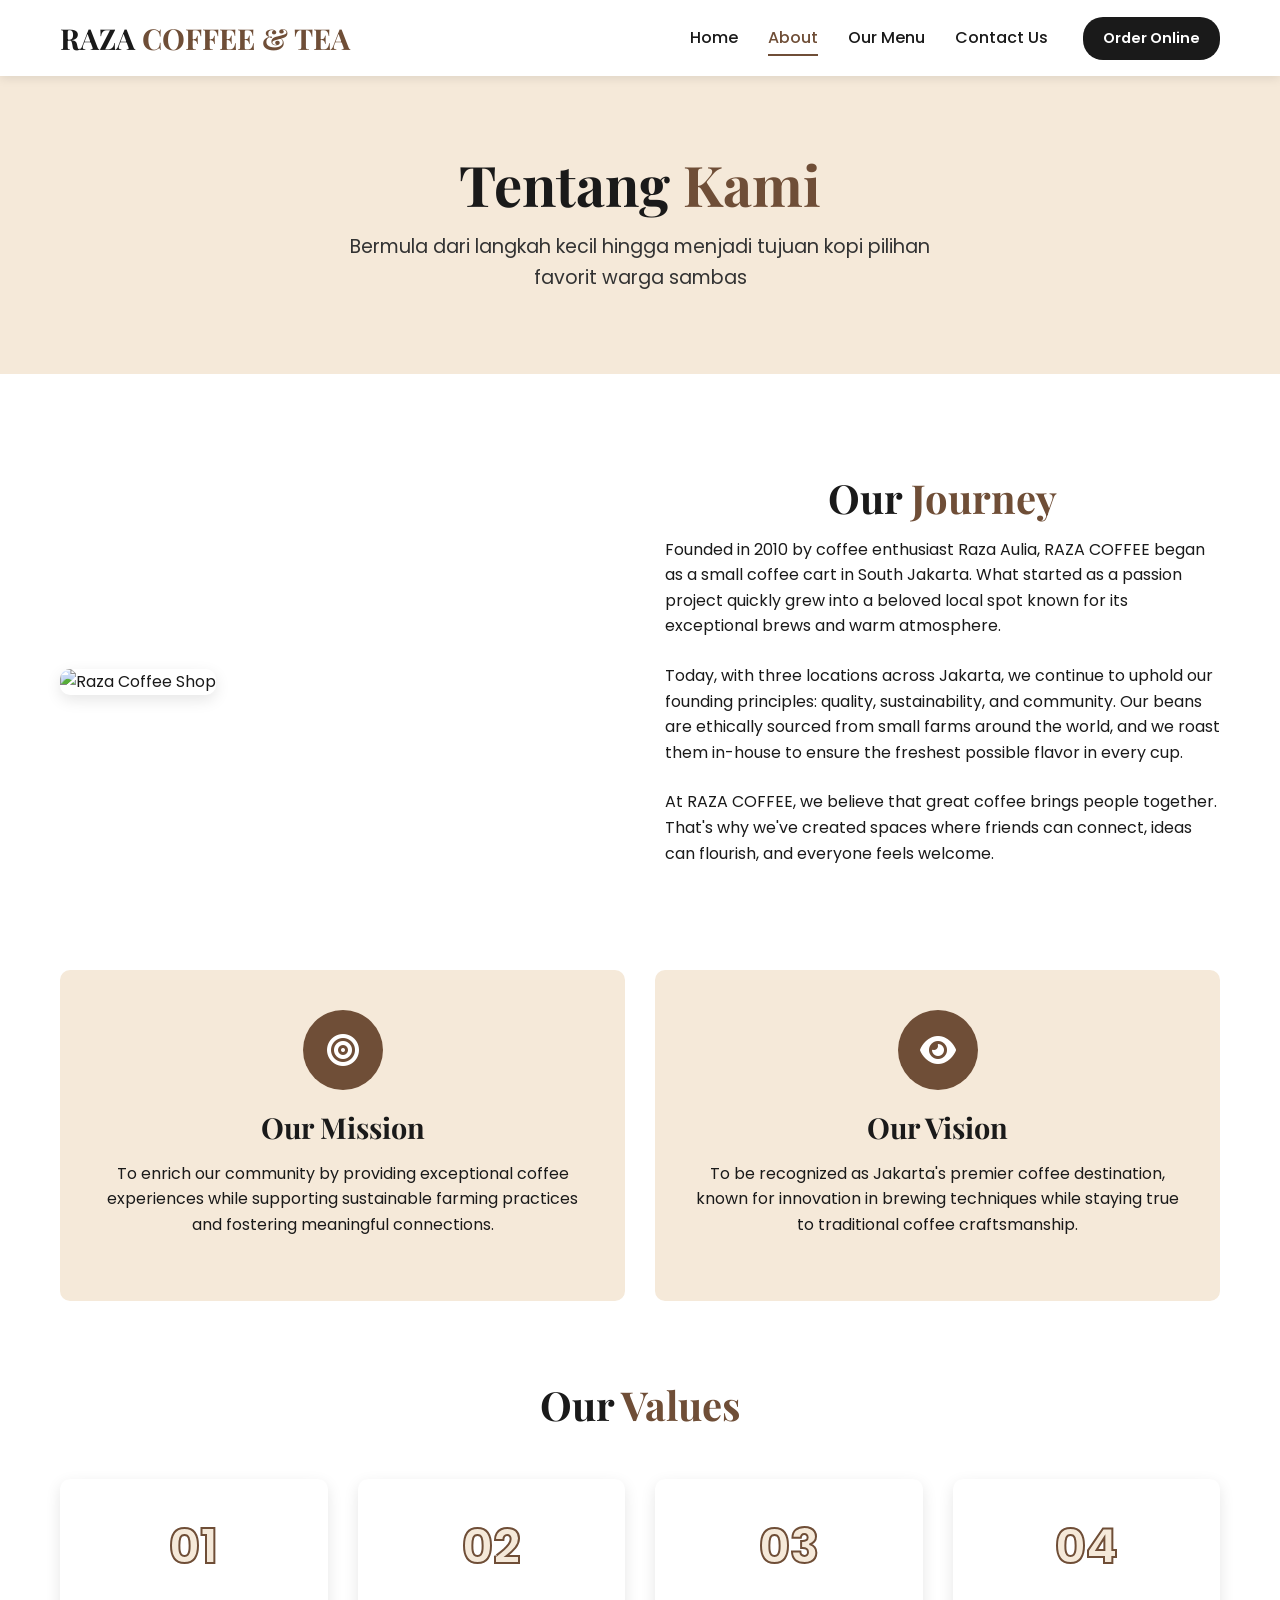
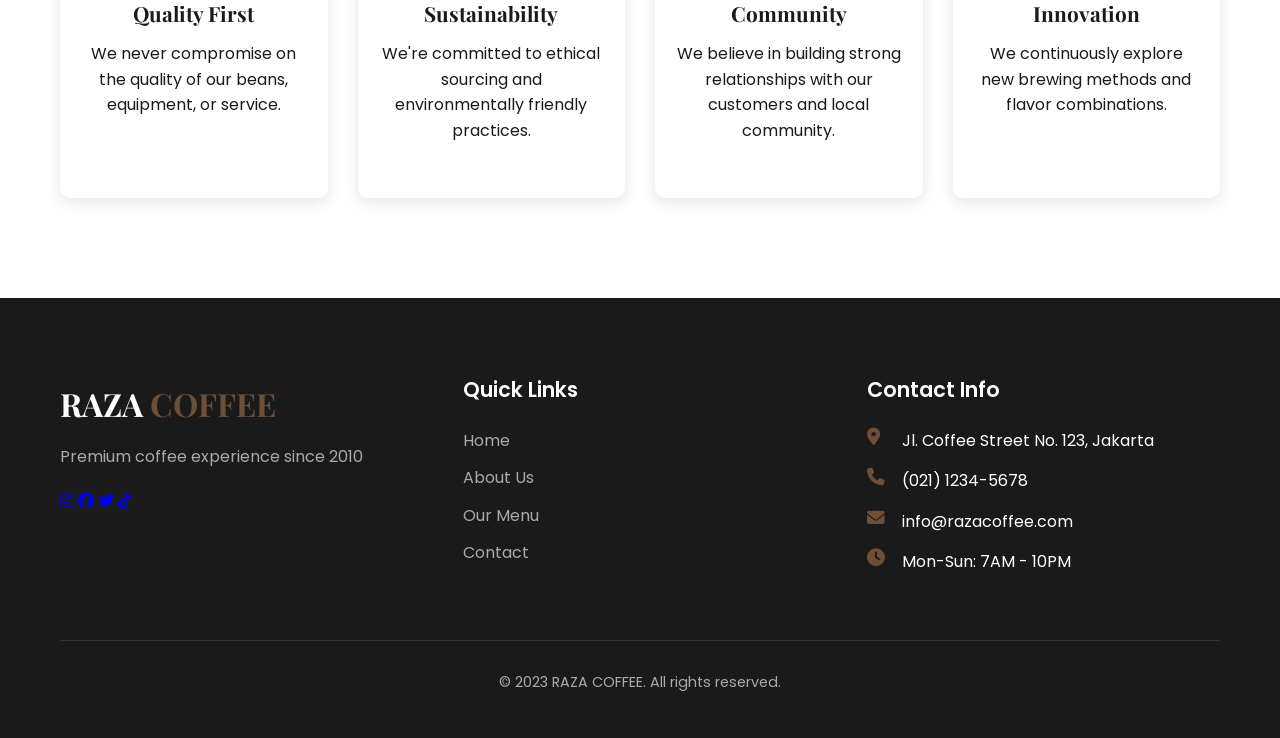
==== about.html @ a3de09f7 "Add files via upload" ====
<!DOCTYPE html>
<html lang="id">
<head>
    <meta charset="UTF-8">
    <meta name="viewport" content="width=device-width, initial-scale=1.0">
    <title>RAZA COFFEE - About Us</title>
    <link rel="stylesheet" href="style.css">
    <link rel="stylesheet" href="https://cdnjs.cloudflare.com/ajax/libs/font-awesome/6.4.0/css/all.min.css">
    <link href="https://fonts.googleapis.com/css2?family=Poppins:wght@300;400;500;600;700&family=Playfair+Display:wght@700&display=swap" rel="stylesheet">
</head>
<body>
    <!-- Navigation -->
    <nav class="navbar">
        <div class="container">
            <a href="index.html" class="logo">
                <span class="logo-text">RAZA <span class="logo-highlight">COFFEE & TEA</span></span>
            </a>
            
            <div class="nav-menu">
                <a href="index.html" class="nav-link">Home</a>
                <a href="about.html" class="nav-link active">About</a>
                <a href="menu.html" class="nav-link">Our Menu</a>
                <a href="contact.html" class="nav-link">Contact Us</a>
                <a href="#" class="btn-order">Order Online</a>
            </div>
            
            <button class="hamburger" id="hamburger">
                <span class="hamburger-line"></span>
                <span class="hamburger-line"></span>
                <span class="hamburger-line"></span>
            </button>
        </div>
        
        <!-- Mobile Menu -->
        <div class="mobile-menu" id="mobileMenu">
            <a href="index.html" class="mobile-nav-link">Home</a>
            <a href="about.html" class="mobile-nav-link active">About</a>
            <a href="menu.html" class="mobile-nav-link">Our Menu</a>
            <a href="contact.html" class="mobile-nav-link">Contact Us</a>
        </div>
    </nav>

    <!-- About Hero -->
    <section class="page-hero">
        <div class="container">
            <h1 class="page-title fade-in">Tentang <span class="highlight">Kami</span></h1>
            <p class="page-subtitle">Bermula dari langkah kecil hingga menjadi tujuan kopi pilihan favorit warga sambas</p>
        </div>
    </section>

    <!-- About Content -->
    <section class="about-content">
        <div class="container">
            <div class="about-grid">
                <div class="about-image slide-in-left">
                    <img src="https://images.unsplash.com/photo-1442512595331-e89e73853f31?ixlib=rb-4.0.3&auto=format&fit=crop&w=800&q=80" alt="Raza Coffee Shop">
                </div>
                
                <div class="about-text fade-in">
                    <h2 class="section-title">Our <span class="highlight">Journey</span></h2>
                    <p>Founded in 2010 by coffee enthusiast Raza Aulia, RAZA COFFEE began as a small coffee cart in South Jakarta. What started as a passion project quickly grew into a beloved local spot known for its exceptional brews and warm atmosphere.</p>
                    <p>Today, with three locations across Jakarta, we continue to uphold our founding principles: quality, sustainability, and community. Our beans are ethically sourced from small farms around the world, and we roast them in-house to ensure the freshest possible flavor in every cup.</p>
                    <p>At RAZA COFFEE, we believe that great coffee brings people together. That's why we've created spaces where friends can connect, ideas can flourish, and everyone feels welcome.</p>
                </div>
            </div>
            
            <div class="mission-vision">
                <div class="mission-card">
                    <div class="mission-icon">
                        <i class="fas fa-bullseye"></i>
                    </div>
                    <h3>Our Mission</h3>
                    <p>To enrich our community by providing exceptional coffee experiences while supporting sustainable farming practices and fostering meaningful connections.</p>
                </div>
                
                <div class="vision-card">
                    <div class="vision-icon">
                        <i class="fas fa-eye"></i>
                    </div>
                    <h3>Our Vision</h3>
                    <p>To be recognized as Jakarta's premier coffee destination, known for innovation in brewing techniques while staying true to traditional coffee craftsmanship.</p>
                </div>
            </div>
            
            <div class="values">
                <h2 class="section-title">Our <span class="highlight">Values</span></h2>
                
                <div class="values-grid">
                    <div class="value-item">
                        <div class="value-number">01</div>
                        <h3>Quality First</h3>
                        <p>We never compromise on the quality of our beans, equipment, or service.</p>
                    </div>
                    
                    <div class="value-item">
                        <div class="value-number">02</div>
                        <h3>Sustainability</h3>
                        <p>We're committed to ethical sourcing and environmentally friendly practices.</p>
                    </div>
                    
                    <div class="value-item">
                        <div class="value-number">03</div>
                        <h3>Community</h3>
                        <p>We believe in building strong relationships with our customers and local community.</p>
                    </div>
                    
                    <div class="value-item">
                        <div class="value-number">04</div>
                        <h3>Innovation</h3>
                        <p>We continuously explore new brewing methods and flavor combinations.</p>
                    </div>
                </div>
            </div>
        </div>
    </section>

    <!-- Footer -->
    <footer class="footer">
        <div class="container">
            <div class="footer-content">
                <div class="footer-logo">
                    <span class="logo-text">RAZA <span class="logo-highlight">COFFEE</span></span>
                    <p>Premium coffee experience since 2010</p>
                    <div class="social-icons">
                        <a href="#"><i class="fab fa-instagram"></i></a>
                        <a href="#"><i class="fab fa-facebook"></i></a>
                        <a href="#"><i class="fab fa-twitter"></i></a>
                        <a href="#"><i class="fab fa-tiktok"></i></a>
                    </div>
                </div>
                
                <div class="footer-links">
                    <h3>Quick Links</h3>
                    <ul>
                        <li><a href="index.html">Home</a></li>
                        <li><a href="about.html">About Us</a></li>
                        <li><a href="menu.html">Our Menu</a></li>
                        <li><a href="contact.html">Contact</a></li>
                    </ul>
                </div>
                
                <div class="footer-contact">
                    <h3>Contact Info</h3>
                    <ul>
                        <li><i class="fas fa-map-marker-alt"></i> Jl. Coffee Street No. 123, Jakarta</li>
                        <li><i class="fas fa-phone"></i> (021) 1234-5678</li>
                        <li><i class="fas fa-envelope"></i> info@razacoffee.com</li>
                        <li><i class="fas fa-clock"></i> Mon-Sun: 7AM - 10PM</li>
                    </ul>
                </div>
            </div>
            
            <div class="footer-bottom">
                <p>&copy; 2023 RAZA COFFEE. All rights reserved.</p>
            </div>
        </div>
    </footer>

    <script src="script.js"></script>
</body>
</html>
---- style.css ----
/* Reset & Base Styles */
* {
    margin: 0;
    padding: 0;
    box-sizing: border-box;
}

:root {
    --primary-brown: #6F4E37;
    --dark-brown: #4A3526;
    --light-brown: #A68A64;
    --cream: #F5E9D9;
    --black: #1A1A1A;
    --white: #FFFFFF;
    --gray: #F5F5F5;
    --dark-gray: #333333;
    --shadow: 0 5px 15px rgba(0, 0, 0, 0.1);
    --transition: all 0.3s ease;
}

html {
    scroll-behavior: smooth;
}

body {
    font-family: 'Poppins', sans-serif;
    line-height: 1.6;
    color: var(--black);
    background-color: var(--white);
    overflow-x: hidden;
}

.container {
    width: 100%;
    max-width: 1200px;
    margin: 0 auto;
    padding: 0 20px;
}

/* Typography */
h1, h2, h3, h4 {
    font-family: 'Playfair Display', serif;
    font-weight: 700;
    line-height: 1.2;
    margin-bottom: 1rem;
}

h1 {
    font-size: 3.5rem;
}

h2 {
    font-size: 2.5rem;
}

h3 {
    font-size: 1.8rem;
}

p {
    margin-bottom: 1.5rem;
}

.highlight {
    color: var(--primary-brown);
}

/* Animations */
@keyframes fadeIn {
    from { opacity: 0; }
    to { opacity: 1; }
}

@keyframes slideInLeft {
    from { 
        opacity: 0;
        transform: translateX(-50px);
    }
    to { 
        opacity: 1;
        transform: translateX(0);
    }
}

@keyframes slideInRight {
    from { 
        opacity: 0;
        transform: translateX(50px);
    }
    to { 
        opacity: 1;
        transform: translateX(0);
    }
}

@keyframes slideInUp {
    from { 
        opacity: 0;
        transform: translateY(30px);
    }
    to { 
        opacity: 1;
        transform: translateY(0);
    }
}

@keyframes pulse {
    0% { transform: scale(1); }
    50% { transform: scale(1.05); }
    100% { transform: scale(1); }
}

.fade-in {
    animation: fadeIn 1s ease forwards;
}

.slide-in-left {
    animation: slideInLeft 1s ease forwards;
}

.slide-in-right {
    animation: slideInRight 1s ease forwards;
}

.slide-in-up {
    animation: slideInUp 0.8s ease forwards;
}

/* Buttons */
.btn-primary, .btn-secondary, .btn-order {
    display: inline-block;
    padding: 12px 30px;
    border-radius: 30px;
    font-weight: 600;
    text-decoration: none;
    transition: var(--transition);
    cursor: pointer;
    border: none;
    font-size: 1rem;
    text-align: center;
}

.btn-primary {
    background-color: var(--primary-brown);
    color: var(--white);
    box-shadow: var(--shadow);
}

.btn-primary:hover {
    background-color: var(--dark-brown);
    transform: translateY(-3px);
    box-shadow: 0 10px 20px rgba(111, 78, 55, 0.3);
}

.btn-secondary {
    background-color: transparent;
    color: var(--primary-brown);
    border: 2px solid var(--primary-brown);
}

.btn-secondary:hover {
    background-color: var(--primary-brown);
    color: var(--white);
    transform: translateY(-3px);
}

.btn-order {
    background-color: var(--black);
    color: var(--white);
    padding: 10px 20px;
    border-radius: 20px;
    font-size: 0.9rem;
    margin-left: 20px;
}

.btn-order:hover {
    background-color: var(--primary-brown);
    transform: translateY(-2px);
}

.text-center {
    text-align: center;
}

/* Navigation */
.navbar {
    background-color: var(--white);
    box-shadow: 0 2px 10px rgba(0, 0, 0, 0.1);
    position: fixed;
    top: 0;
    left: 0;
    width: 100%;
    z-index: 1000;
    padding: 15px 0;
}

.navbar .container {
    display: flex;
    justify-content: space-between;
    align-items: center;
}

.logo {
    text-decoration: none;
}

.logo-text {
    font-family: 'Playfair Display', serif;
    font-size: 1.8rem;
    font-weight: 700;
    color: var(--black);
}

.logo-highlight {
    color: var(--primary-brown);
}

.nav-menu {
    display: flex;
    align-items: center;
}

.nav-link {
    text-decoration: none;
    color: var(--black);
    margin: 0 15px;
    font-weight: 500;
    transition: var(--transition);
    position: relative;
}

.nav-link:hover, .nav-link.active {
    color: var(--primary-brown);
}

.nav-link.active::after {
    content: '';
    position: absolute;
    bottom: -5px;
    left: 0;
    width: 100%;
    height: 2px;
    background-color: var(--primary-brown);
}

/* Hamburger Menu */
.hamburger {
    display: none;
    flex-direction: column;
    justify-content: space-between;
    width: 30px;
    height: 21px;
    background: transparent;
    border: none;
    cursor: pointer;
    padding: 0;
    z-index: 1001;
}

.hamburger-line {
    width: 100%;
    height: 3px;
    background-color: var(--black);
    transition: var(--transition);
    border-radius: 3px;
}

.hamburger.active .hamburger-line:nth-child(1) {
    transform: rotate(45deg) translate(6px, 6px);
}

.hamburger.active .hamburger-line:nth-child(2) {
    opacity: 0;
}

.hamburger.active .hamburger-line:nth-child(3) {
    transform: rotate(-45deg) translate(6px, -6px);
}

.mobile-menu {
    display: none;
    position: absolute;
    top: 100%;
    left: 0;
    width: 100%;
    background-color: var(--white);
    box-shadow: 0 10px 15px rgba(0, 0, 0, 0.1);
    padding: 20px;
    flex-direction: column;
    transform: translateY(-20px);
    opacity: 0;
    transition: var(--transition);
}

.mobile-menu.active {
    display: flex;
    transform: translateY(0);
    opacity: 1;
}

.mobile-nav-link {
    text-decoration: none;
    color: var(--black);
    padding: 15px 0;
    font-weight: 500;
    border-bottom: 1px solid var(--gray);
    transition: var(--transition);
}

.mobile-nav-link:hover, .mobile-nav-link.active {
    color: var(--primary-brown);
}

.mobile-btn-order {
    display: block;
    margin-top: 20px;
    padding: 12px 20px;
    background-color: var(--black);
    color: var(--white);
    text-decoration: none;
    border-radius: 25px;
    text-align: center;
    font-weight: 600;
    transition: var(--transition);
}

.mobile-btn-order:hover {
    background-color: var(--primary-brown);
}

/* Hero Section */
.hero {
    padding: 150px 0 100px;
    background-color: var(--cream);
    position: relative;
    overflow: hidden;
}

.hero .container {
    display: flex;
    align-items: center;
    justify-content: space-between;
}

.hero-content {
    flex: 1;
    padding-right: 50px;
}

.hero-title {
    font-size: 3.5rem;
    margin-bottom: 20px;
    opacity: 0;
}

.hero-subtitle {
    font-size: 1.2rem;
    color: var(--dark-gray);
    margin-bottom: 30px;
    opacity: 0;
}

.hero-buttons {
    display: flex;
    gap: 15px;
    opacity: 0;
}

.hero-image {
    flex: 1;
    position: relative;
    opacity: 0;
}

.hero-image img {
    width: 100%;
    border-radius: 10px;
    box-shadow: var(--shadow);
    transform: perspective(1000px) rotateY(-10deg);
    transition: var(--transition);
}

.hero-image img:hover {
    transform: perspective(1000px) rotateY(0deg);
}

.floating-badge {
    position: absolute;
    top: -15px;
    right: -15px;
    background-color: var(--primary-brown);
    color: var(--white);
    padding: 10px 20px;
    border-radius: 30px;
    font-weight: 600;
    box-shadow: 0 5px 15px rgba(111, 78, 55, 0.3);
    animation: pulse 2s infinite;
}

/* Page Hero */
.page-hero {
    padding: 150px 0 80px;
    text-align: center;
    background-color: var(--cream);
}

.coffee-hero {
    background: linear-gradient(rgba(245, 233, 217, 0.9), rgba(245, 233, 217, 0.9)), url('https://images.unsplash.com/photo-1495474472287-4d71bcdd2085?ixlib=rb-4.0.3&auto=format&fit=crop&w=1200&q=80') center/cover;
}

.non-coffee-hero {
    background: linear-gradient(rgba(245, 233, 217, 0.9), rgba(245, 233, 217, 0.9)), url('https://images.unsplash.com/photo-1556679343-c7306c1976bc?ixlib=rb-4.0.3&auto=format&fit=crop&w=1200&q=80') center/cover;
}

.food-hero {
    background: linear-gradient(rgba(245, 233, 217, 0.9), rgba(245, 233, 217, 0.9)), url('https://images.unsplash.com/photo-1504674900247-0877df9cc836?ixlib=rb-4.0.3&auto=format&fit=crop&w=1200&q=80') center/cover;
}

.contact-hero {
    background: linear-gradient(rgba(245, 233, 217, 0.9), rgba(245, 233, 217, 0.9)), url('https://images.unsplash.com/photo-1442512595331-e89e73853f31?ixlib=rb-4.0.3&auto=format&fit=crop&w=1200&q=80') center/cover;
}

.page-title {
    font-size: 3.5rem;
    margin-bottom: 15px;
    opacity: 0;
}

.page-subtitle {
    font-size: 1.2rem;
    color: var(--dark-gray);
    max-width: 600px;
    margin: 0 auto;
}

/* Section Styles */
.section-title {
    text-align: center;
    margin-bottom: 15px;
    opacity: 0;
}

.section-subtitle {
    text-align: center;
    color: var(--dark-gray);
    max-width: 700px;
    margin: 0 auto 50px;
    font-size: 1.1rem;
}

/* Features Section */
.features {
    padding: 100px 0;
    background-color: var(--white);
}

.features-grid {
    display: grid;
    grid-template-columns: repeat(4, 1fr);
    gap: 30px;
    margin-top: 50px;
}

.feature-card {
    background-color: var(--white);
    padding: 30px;
    border-radius: 10px;
    box-shadow: var(--shadow);
    text-align: center;
    transition: var(--transition);
    opacity: 0;
    animation: slideInUp 0.8s ease forwards;
}

.feature-card:nth-child(1) { animation-delay: 0.1s; }
.feature-card:nth-child(2) { animation-delay: 0.2s; }
.feature-card:nth-child(3) { animation-delay: 0.3s; }
.feature-card:nth-child(4) { animation-delay: 0.4s; }

.feature-card:hover {
    transform: translateY(-10px);
    box-shadow: 0 15px 30px rgba(0, 0, 0, 0.15);
}

.feature-icon {
    width: 70px;
    height: 70px;
    background-color: var(--cream);
    border-radius: 50%;
    display: flex;
    align-items: center;
    justify-content: center;
    margin: 0 auto 20px;
    color: var(--primary-brown);
    font-size: 1.8rem;
    transition: var(--transition);
}

.feature-card:hover .feature-icon {
    background-color: var(--primary-brown);
    color: var(--white);
    transform: rotateY(180deg);
}

.feature-card h3 {
    margin-bottom: 15px;
    font-size: 1.5rem;
}

/* Popular Items */
.popular-items {
    padding: 100px 0;
    background-color: var(--gray);
}

.items-grid {
    display: grid;
    grid-template-columns: repeat(3, 1fr);
    gap: 30px;
    margin-bottom: 50px;
}

.item-card {
    background-color: var(--white);
    border-radius: 10px;
    overflow: hidden;
    box-shadow: var(--shadow);
    transition: var(--transition);
    opacity: 0;
    animation: slideInUp 0.8s ease forwards;
}

.item-card:nth-child(1) { animation-delay: 0.1s; }
.item-card:nth-child(2) { animation-delay: 0.2s; }
.item-card:nth-child(3) { animation-delay: 0.3s; }

.item-card:hover {
    transform: translateY(-10px);
    box-shadow: 0 15px 30px rgba(0, 0, 0, 0.15);
}

.item-image {
    height: 200px;
    overflow: hidden;
}

.item-image img {
    width: 100%;
    height: 100%;
    object-fit: cover;
    transition: var(--transition);
}

.item-card:hover .item-image img {
    transform: scale(1.1);
}

.item-content {
    padding: 20px;
}

.item-content h3 {
    margin-bottom: 10px;
    font-size: 1.5rem;
}

.item-content p {
    color: var(--dark-gray);
    font-size: 0.95rem;
    margin-bottom: 15px;
}

.item-price {
    font-weight: 700;
    color: var(--primary-brown);
    font-size: 1.2rem;
}

/* About Page */
.about-content {
    padding: 100px 0;
}

.about-grid {
    display: grid;
    grid-template-columns: 1fr 1fr;
    gap: 50px;
    align-items: center;
    margin-bottom: 80px;
}

.about-image {
    opacity: 0;
}

.about-image img {
    width: 100%;
    border-radius: 10px;
    box-shadow: var(--shadow);
}

.about-text {
    opacity: 0;
}

.mission-vision {
    display: grid;
    grid-template-columns: 1fr 1fr;
    gap: 30px;
    margin-bottom: 80px;
}

.mission-card, .vision-card {
    background-color: var(--cream);
    padding: 40px;
    border-radius: 10px;
    text-align: center;
    transition: var(--transition);
}

.mission-card:hover, .vision-card:hover {
    transform: translateY(-10px);
    box-shadow: var(--shadow);
}

.mission-icon, .vision-icon {
    width: 80px;
    height: 80px;
    background-color: var(--primary-brown);
    color: var(--white);
    border-radius: 50%;
    display: flex;
    align-items: center;
    justify-content: center;
    margin: 0 auto 20px;
    font-size: 2rem;
}

.values {
    margin-top: 80px;
}

.values-grid {
    display: grid;
    grid-template-columns: repeat(4, 1fr);
    gap: 30px;
    margin-top: 50px;
}

.value-item {
    text-align: center;
    padding: 30px 20px;
    background-color: var(--white);
    border-radius: 10px;
    box-shadow: var(--shadow);
    transition: var(--transition);
}

.value-item:hover {
    transform: translateY(-10px);
    box-shadow: 0 15px 30px rgba(0, 0, 0, 0.1);
}

.value-number {
    font-size: 3rem;
    font-weight: 700;
    color: var(--cream);
    -webkit-text-stroke: 2px var(--primary-brown);
    margin-bottom: 15px;
}

.value-item h3 {
    margin-bottom: 15px;
    font-size: 1.3rem;
}

/* Menu Categories */
.menu-categories {
    padding: 100px 0;
}

.categories-grid {
    display: grid;
    grid-template-columns: repeat(3, 1fr);
    gap: 30px;
}

.category-card {
    text-decoration: none;
    color: inherit;
    background-color: var(--white);
    border-radius: 10px;
    overflow: hidden;
    box-shadow: var(--shadow);
    transition: var(--transition);
    opacity: 0;
    animation: slideInUp 0.8s ease forwards;
}

.category-card:nth-child(1) { animation-delay: 0.1s; }
.category-card:nth-child(2) { animation-delay: 0.2s; }
.category-card:nth-child(3) { animation-delay: 0.3s; }

.category-card:hover {
    transform: translateY(-10px);
    box-shadow: 0 15px 30px rgba(0, 0, 0, 0.15);
}

.category-image {
    height: 250px;
    position: relative;
    overflow: hidden;
}

.category-image img {
    width: 100%;
    height: 100%;
    object-fit: cover;
    transition: var(--transition);
}

.category-overlay {
    position: absolute;
    top: 0;
    left: 0;
    width: 100%;
    height: 100%;
    background: linear-gradient(to bottom, transparent 0%, rgba(0,0,0,0.7) 100%);
    opacity: 0.5;
    transition: var(--transition);
}

.category-card:hover .category-image img {
    transform: scale(1.1);
}

.category-card:hover .category-overlay {
    opacity: 0.7;
}

.category-content {
    padding: 30px;
    position: relative;
}

.category-icon {
    width: 60px;
    height: 60px;
    background-color: var(--primary-brown);
    color: var(--white);
    border-radius: 50%;
    display: flex;
    align-items: center;
    justify-content: center;
    font-size: 1.5rem;
    margin-bottom: 20px;
}

.category-content h3 {
    margin-bottom: 10px;
    font-size: 1.8rem;
}

.category-content p {
    color: var(--dark-gray);
    margin-bottom: 20px;
}

.category-link {
    color: var(--primary-brown);
    font-weight: 600;
    display: inline-flex;
    align-items: center;
    gap: 5px;
    transition: var(--transition);
}

.category-card:hover .category-link {
    gap: 10px;
}

/* Menu Highlights */
.menu-highlights {
    padding: 100px 0;
    background-color: var(--gray);
}

.highlights-grid {
    display: grid;
    grid-template-columns: repeat(3, 1fr);
    gap: 30px;
    margin-bottom: 50px;
}

.highlight-card {
    background-color: var(--white);
    border-radius: 10px;
    overflow: hidden;
    box-shadow: var(--shadow);
    transition: var(--transition);
}

.highlight-card:hover {
    transform: translateY(-10px);
    box-shadow: 0 15px 30px rgba(0, 0, 0, 0.15);
}

.highlight-image {
    height: 200px;
    overflow: hidden;
}

.highlight-image img {
    width: 100%;
    height: 100%;
    object-fit: cover;
    transition: var(--transition);
}

.highlight-card:hover .highlight-image img {
    transform: scale(1.1);
}

.highlight-content {
    padding: 20px;
}

.highlight-content h3 {
    margin-bottom: 10px;
    font-size: 1.5rem;
}

.highlight-content p {
    color: var(--dark-gray);
    font-size: 0.95rem;
    margin-bottom: 15px;
}

.highlight-price {
    font-weight: 700;
    color: var(--primary-brown);
    font-size: 1.2rem;
    margin-bottom: 5px;
}

.highlight-category {
    display: inline-block;
    background-color: var(--cream);
    color: var(--primary-brown);
    padding: 5px 15px;
    border-radius: 20px;
    font-size: 0.8rem;
    font-weight: 600;
}

/* Menu Page */
.menu-page {
    padding: 80px 0 100px;
}

.menu-header {
    display: flex;
    justify-content: space-between;
    align-items: center;
    margin-bottom: 50px;
}

.back-link {
    text-decoration: none;
    color: var(--dark-gray);
    display: inline-flex;
    align-items: center;
    gap: 8px;
    transition: var(--transition);
}

.back-link:hover {
    color: var(--primary-brown);
    gap: 12px;
}

.menu-filter {
    display: flex;
    gap: 10px;
    flex-wrap: wrap;
}

.filter-btn {
    padding: 10px 20px;
    background-color: var(--cream);
    border: none;
    border-radius: 30px;
    font-family: 'Poppins', sans-serif;
    font-weight: 500;
    color: var(--dark-gray);
    cursor: pointer;
    transition: var(--transition);
}

.filter-btn:hover, .filter-btn.active {
    background-color: var(--primary-brown);
    color: var(--white);
}

.menu-category {
    margin-bottom: 60px;
}

.category-title {
    font-size: 2rem;
    margin-bottom: 30px;
    padding-bottom: 15px;
    border-bottom: 2px solid var(--cream);
}

.menu-items-grid {
    display: grid;
    grid-template-columns: repeat(auto-fill, minmax(350px, 1fr));
    gap: 25px;
}

.menu-item-card {
    background-color: var(--white);
    padding: 25px;
    border-radius: 10px;
    box-shadow: 0 5px 15px rgba(0, 0, 0, 0.05);
    display: flex;
    justify-content: space-between;
    align-items: flex-start;
    transition: var(--transition);
    border-left: 4px solid transparent;
}

.menu-item-card:hover {
    transform: translateY(-5px);
    box-shadow: 0 10px 25px rgba(0, 0, 0, 0.1);
    border-left-color: var(--primary-brown);
}

.menu-item-content {
    flex: 1;
}

.item-name {
    font-size: 1.3rem;
    margin-bottom: 8px;
}

.item-description {
    color: var(--dark-gray);
    font-size: 0.95rem;
    margin-bottom: 10px;
}

.item-price {
    font-weight: 700;
    color: var(--primary-brown);
    font-size: 1.2rem;
}

.item-badge {
    background-color: var(--cream);
    color: var(--primary-brown);
    padding: 5px 15px;
    border-radius: 20px;
    font-size: 0.8rem;
    font-weight: 600;
    margin-left: 15px;
}

/* Contact Page */
.contact-content {
    padding: 100px 0;
}

.contact-grid {
    display: grid;
    grid-template-columns: 1fr 1fr;
    gap: 50px;
    margin-bottom: 80px;
}

.contact-info {
    opacity: 0;
}

.contact-description {
    margin-bottom: 40px;
    font-size: 1.1rem;
}

.contact-details {
    margin-bottom: 40px;
}

.contact-item {
    display: flex;
    align-items: flex-start;
    margin-bottom: 30px;
}

.contact-icon {
    width: 50px;
    height: 50px;
    background-color: var(--cream);
    color: var(--primary-brown);
    border-radius: 50%;
    display: flex;
    align-items: center;
    justify-content: center;
    font-size: 1.2rem;
    margin-right: 20px;
    flex-shrink: 0;
}

.contact-text h3 {
    font-size: 1.2rem;
    margin-bottom: 5px;
    font-family: 'Poppins', sans-serif;
}

.social-contact h3 {
    margin-bottom: 15px;
    font-size: 1.2rem;
    font-family: 'Poppins', sans-serif;
}

.social-icon {
    display: inline-block;
    width: 45px;
    height: 45px;
    background-color: var(--cream);
    color: var(--primary-brown);
    border-radius: 50%;
    display: inline-flex;
    align-items: center;
    justify-content: center;
    margin-right: 10px;
    font-size: 1.2rem;
    transition: var(--transition);
    text-decoration: none;
}

.social-icon:hover {
    background-color: var(--primary-brown);
    color: var(--white);
    transform: translateY(-5px);
}

.contact-form {
    opacity: 0;
}

.contact-form-container {
    background-color: var(--white);
    padding: 40px;
    border-radius: 10px;
    box-shadow: var(--shadow);
}

.form-group {
    margin-bottom: 25px;
}

.form-group label {
    display: block;
    margin-bottom: 8px;
    font-weight: 500;
    color: var(--dark-gray);
}

.form-group input,
.form-group select,
.form-group textarea {
    width: 100%;
    padding: 12px 15px;
    border: 1px solid #ddd;
    border-radius: 5px;
    font-family: 'Poppins', sans-serif;
    font-size: 1rem;
    transition: var(--transition);
}

.form-group input:focus,
.form-group select:focus,
.form-group textarea:focus {
    outline: none;
    border-color: var(--primary-brown);
    box-shadow: 0 0 0 2px rgba(111, 78, 55, 0.2);
}

.form-group textarea {
    resize: vertical;
}

.form-message {
    margin-top: 20px;
    padding: 15px;
    border-radius: 5px;
    display: none;
}

.form-message.success {
    background-color: rgba(76, 175, 80, 0.1);
    color: #2e7d32;
    border: 1px solid #4caf50;
}

.map-section {
    margin-top: 80px;
}

.map-container {
    margin-top: 30px;
}

.map-placeholder {
    height: 400px;
    border-radius: 10px;
    overflow: hidden;
    position: relative;
    box-shadow: var(--shadow);
}

.map-image {
    width: 100%;
    height: 100%;
    object-fit: cover;
}

.map-overlay {
    position: absolute;
    top: 0;
    left: 0;
    width: 100%;
    height: 100%;
    background: rgba(26, 26, 26, 0.7);
    display: flex;
    flex-direction: column;
    justify-content: center;
    align-items: center;
    color: var(--white);
    text-align: center;
    padding: 20px;
}

.map-overlay h3 {
    color: var(--white);
    font-size: 2rem;
    margin-bottom: 10px;
}

.map-overlay p {
    margin-bottom: 10px;
    font-size: 1.1rem;
}

.map-overlay .btn-secondary {
    background-color: transparent;
    color: var(--white);
    border: 2px solid var(--white);
    margin-top: 20px;
}

.map-overlay .btn-secondary:hover {
    background-color: var(--white);
    color: var(--black);
}

/* FAQ Section */
.faq-section {
    padding: 100px 0;
    background-color: var(--gray);
}

.faq-container {
    max-width: 800px;
    margin: 50px auto 0;
}

.faq-item {
    background-color: var(--white);
    margin-bottom: 15px;
    border-radius: 10px;
    overflow: hidden;
    box-shadow: var(--shadow);
}

.faq-question {
    padding: 20px 25px;
    display: flex;
    justify-content: space-between;
    align-items: center;
    cursor: pointer;
    transition: var(--transition);
}

.faq-question:hover {
    background-color: var(--cream);
}

.faq-question h3 {
    margin: 0;
    font-size: 1.2rem;
    font-family: 'Poppins', sans-serif;
    font-weight: 600;
}

.faq-toggle {
    color: var(--primary-brown);
    font-size: 1.2rem;
    transition: var(--transition);
}

.faq-item.active .faq-toggle {
    transform: rotate(180deg);
}

.faq-answer {
    padding: 0 25px;
    max-height: 0;
    overflow: hidden;
    transition: var(--transition);
}

.faq-item.active .faq-answer {
    padding: 0 25px 20px;
    max-height: 500px;
}

/* Footer */
.footer {
    background-color: var(--black);
    color: var(--white);
    padding: 80px 0 20px;
}

.footer-content {
    display: grid;
    grid-template-columns: 1fr 1fr 1fr;
    gap: 50px;
    margin-bottom: 50px;
}

.footer-logo .logo-text {
    color: var(--white);
    font-size: 2rem;
    margin-bottom: 15px;
    display: block;
}

.footer-logo p {
    color: #aaa;
    margin-bottom: 20px;
}

.footer-links h3, .footer-contact h3 {
    color: var(--white);
    font-size: 1.3rem;
    margin-bottom: 25px;
    font-family: 'Poppins', sans-serif;
    font-weight: 600;
}

.footer-links ul {
    list-style: none;
}

.footer-links li {
    margin-bottom: 12px;
}

.footer-links a {
    color: #aaa;
    text-decoration: none;
    transition: var(--transition);
}

.footer-links a:hover {
    color: var(--cream);
    padding-left: 5px;
}

.footer-contact ul {
    list-style: none;
}

.footer-contact li {
    margin-bottom: 15px;
    display: flex;
    align-items: flex-start;
}

.footer-contact i {
    color: var(--primary-brown);
    margin-right: 15px;
    font-size: 1.1rem;
    width: 20px;
}

.footer-bottom {
    text-align: center;
    padding-top: 30px;
    border-top: 1px solid #333;
    color: #aaa;
    font-size: 0.9rem;
}

/* Responsive Styles */
@media (max-width: 992px) {
    h1 { font-size: 3rem; }
    h2 { font-size: 2.2rem; }
    
    .hero .container {
        flex-direction: column;
    }
    
    .hero-content {
        padding-right: 0;
        margin-bottom: 50px;
        text-align: center;
    }
    
    .hero-buttons {
        justify-content: center;
    }
    
    .features-grid,
    .items-grid,
    .categories-grid,
    .highlights-grid,
    .values-grid {
        grid-template-columns: repeat(2, 1fr);
    }
    
    .about-grid,
    .mission-vision,
    .contact-grid,
    .footer-content {
        grid-template-columns: 1fr;
        gap: 40px;
    }
    
    .menu-items-grid {
        grid-template-columns: repeat(auto-fill, minmax(300px, 1fr));
    }
}

@media (max-width: 768px) {
    .nav-menu {
        display: none;
    }
    
    .hamburger {
        display: flex;
    }
    
    .hero-title {
        font-size: 2.5rem;
    }
    
    .page-title {
        font-size: 2.5rem;
    }
    
    .features-grid,
    .items-grid,
    .categories-grid,
    .highlights-grid,
    .values-grid {
        grid-template-columns: 1fr;
    }
    
    .menu-header {
        flex-direction: column;
        gap: 20px;
        align-items: flex-start;
    }
    
    .menu-filter {
        width: 100%;
        overflow-x: auto;
        padding-bottom: 10px;
    }
}

@media (max-width: 576px) {
    .container {
        padding: 0 15px;
    }
    
    .hero {
        padding: 120px 0 80px;
    }
    
    .hero-title {
        font-size: 2.2rem;
    }
    
    .hero-buttons {
        flex-direction: column;
        gap: 15px;
    }
    
    .btn-primary, .btn-secondary {
        width: 100%;
    }
    
    .features,
    .popular-items,
    .menu-categories,
    .about-content,
    .contact-content {
        padding: 70px 0;
    }
    
    .page-hero {
        padding: 120px 0 60px;
    }
    
    .contact-form-container {
        padding: 30px 20px;
    }
}
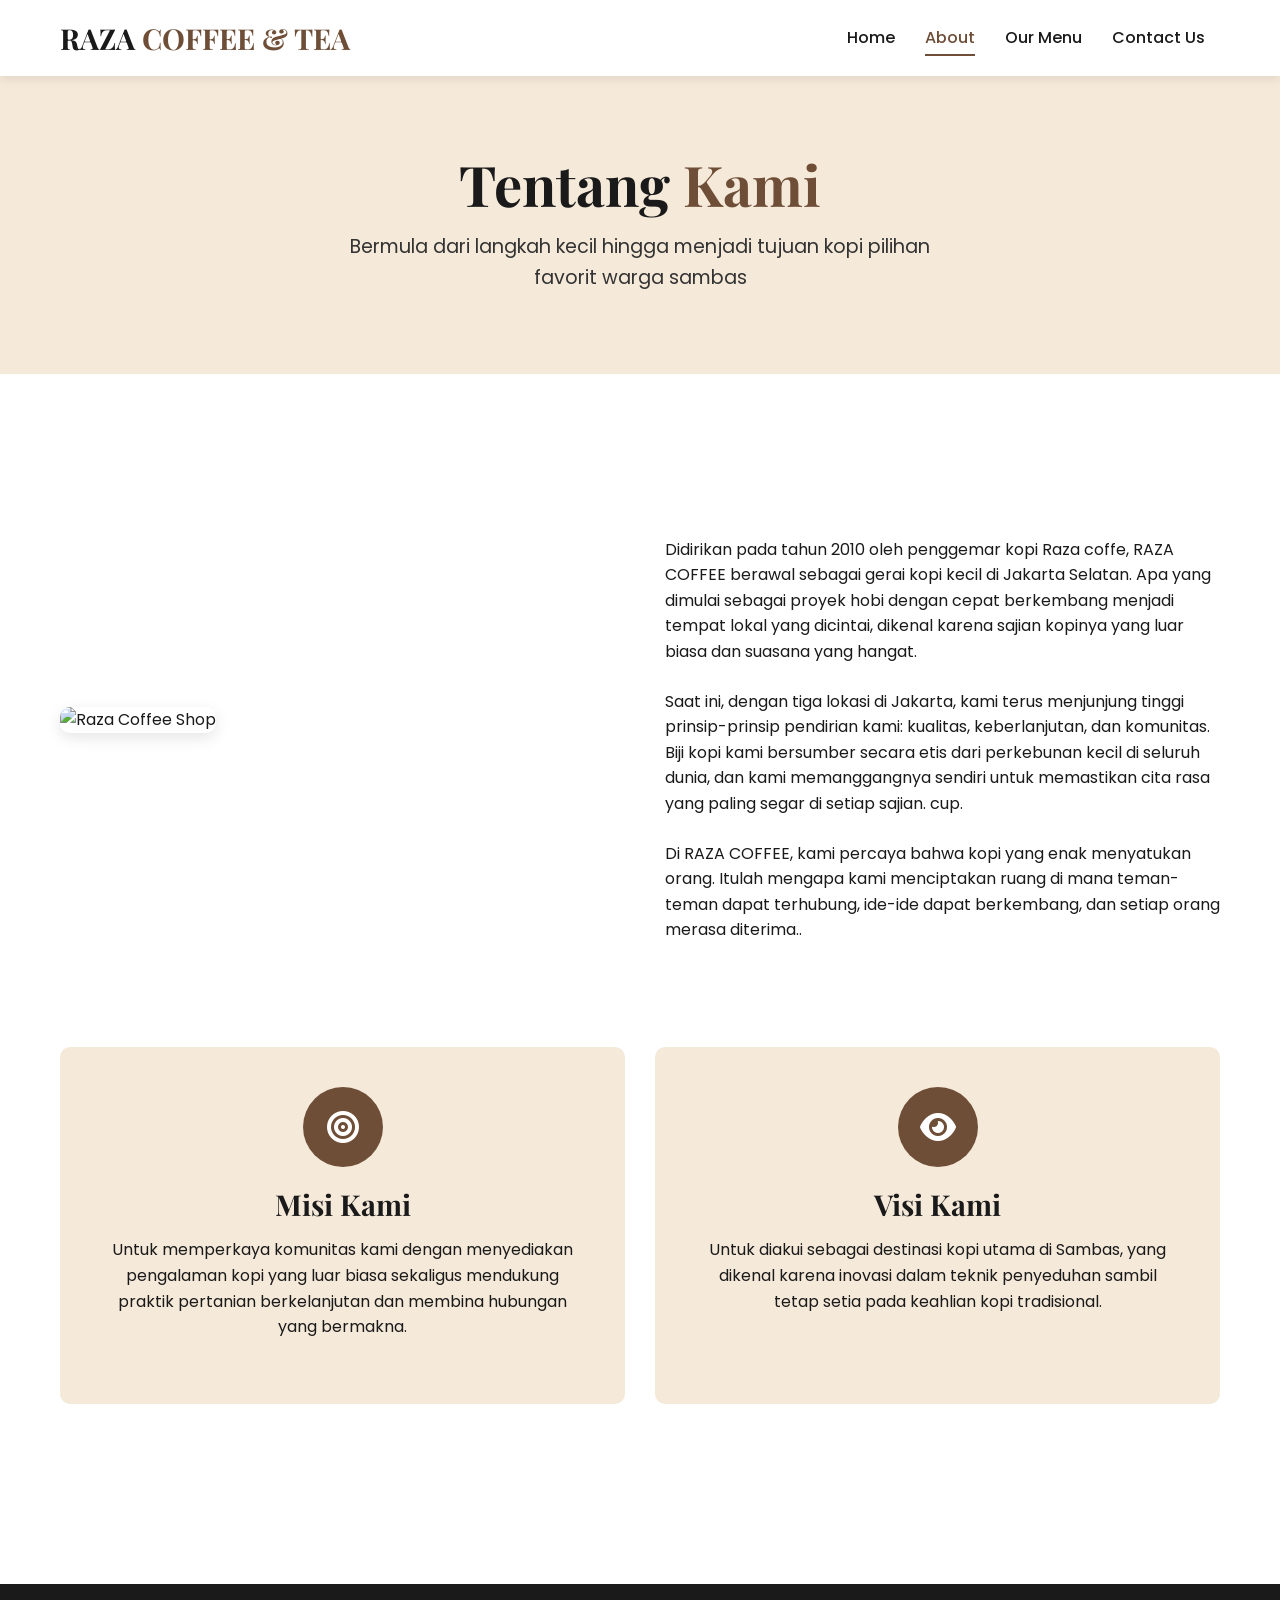
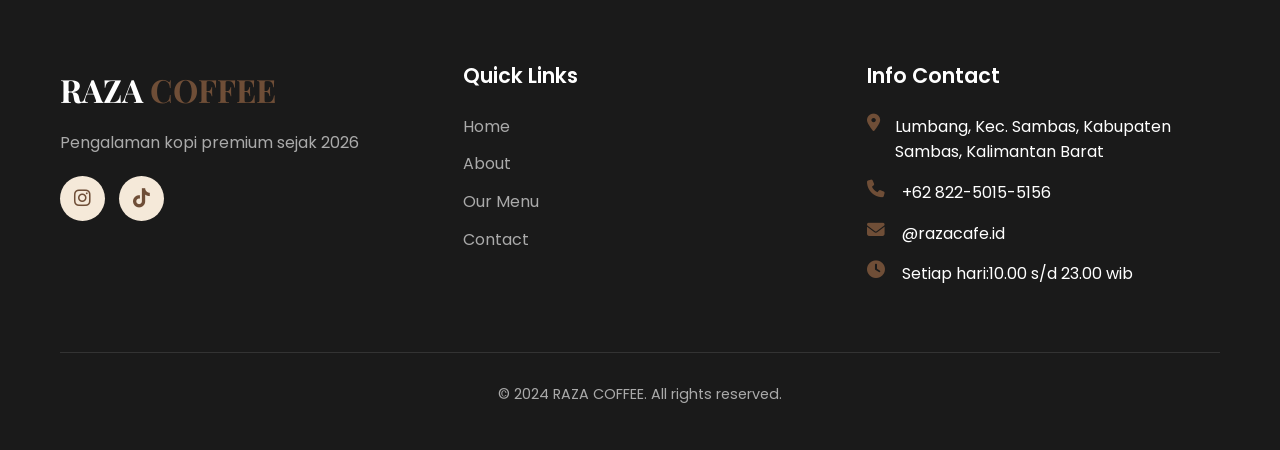
==== commit fc2596e3: "Add files via upload" ====
--- a/about.html
+++ b/about.html
@@ -21,7 +21,7 @@
                 <a href="about.html" class="nav-link active">About</a>
                 <a href="menu.html" class="nav-link">Our Menu</a>
                 <a href="contact.html" class="nav-link">Contact Us</a>
-                <a href="#" class="btn-order">Order Online</a>
+                
             </div>
             
             <button class="hamburger" id="hamburger">
@@ -58,9 +58,9 @@
                 
                 <div class="about-text fade-in">
                     <h2 class="section-title">Our <span class="highlight">Journey</span></h2>
-                    <p>Founded in 2010 by coffee enthusiast Raza Aulia, RAZA COFFEE began as a small coffee cart in South Jakarta. What started as a passion project quickly grew into a beloved local spot known for its exceptional brews and warm atmosphere.</p>
-                    <p>Today, with three locations across Jakarta, we continue to uphold our founding principles: quality, sustainability, and community. Our beans are ethically sourced from small farms around the world, and we roast them in-house to ensure the freshest possible flavor in every cup.</p>
-                    <p>At RAZA COFFEE, we believe that great coffee brings people together. That's why we've created spaces where friends can connect, ideas can flourish, and everyone feels welcome.</p>
+                    <p>Didirikan pada tahun 2010 oleh penggemar kopi Raza coffe, RAZA COFFEE berawal sebagai gerai kopi kecil di Jakarta Selatan. Apa yang dimulai sebagai proyek hobi dengan cepat berkembang menjadi tempat lokal yang dicintai, dikenal karena sajian kopinya yang luar biasa dan suasana yang hangat.</p>
+                    <p>Saat ini, dengan tiga lokasi di Jakarta, kami terus menjunjung tinggi prinsip-prinsip pendirian kami: kualitas, keberlanjutan, dan komunitas. Biji kopi kami bersumber secara etis dari perkebunan kecil di seluruh dunia, dan kami memanggangnya sendiri untuk memastikan cita rasa yang paling segar di setiap sajian. cup.</p>
+                    <p>Di RAZA COFFEE, kami percaya bahwa kopi yang enak menyatukan orang. Itulah mengapa kami menciptakan ruang di mana teman-teman dapat terhubung, ide-ide dapat berkembang, dan setiap orang merasa diterima..</p>
                 </div>
             </div>
             
@@ -69,46 +69,16 @@
                     <div class="mission-icon">
                         <i class="fas fa-bullseye"></i>
                     </div>
-                    <h3>Our Mission</h3>
-                    <p>To enrich our community by providing exceptional coffee experiences while supporting sustainable farming practices and fostering meaningful connections.</p>
+                    <h3>Misi Kami</h3>
+                    <p>Untuk memperkaya komunitas kami dengan menyediakan pengalaman kopi yang luar biasa sekaligus mendukung praktik pertanian berkelanjutan dan membina hubungan yang bermakna.</p>
                 </div>
                 
                 <div class="vision-card">
                     <div class="vision-icon">
                         <i class="fas fa-eye"></i>
                     </div>
-                    <h3>Our Vision</h3>
-                    <p>To be recognized as Jakarta's premier coffee destination, known for innovation in brewing techniques while staying true to traditional coffee craftsmanship.</p>
-                </div>
-            </div>
-            
-            <div class="values">
-                <h2 class="section-title">Our <span class="highlight">Values</span></h2>
-                
-                <div class="values-grid">
-                    <div class="value-item">
-                        <div class="value-number">01</div>
-                        <h3>Quality First</h3>
-                        <p>We never compromise on the quality of our beans, equipment, or service.</p>
-                    </div>
-                    
-                    <div class="value-item">
-                        <div class="value-number">02</div>
-                        <h3>Sustainability</h3>
-                        <p>We're committed to ethical sourcing and environmentally friendly practices.</p>
-                    </div>
-                    
-                    <div class="value-item">
-                        <div class="value-number">03</div>
-                        <h3>Community</h3>
-                        <p>We believe in building strong relationships with our customers and local community.</p>
-                    </div>
-                    
-                    <div class="value-item">
-                        <div class="value-number">04</div>
-                        <h3>Innovation</h3>
-                        <p>We continuously explore new brewing methods and flavor combinations.</p>
-                    </div>
+                    <h3>Visi Kami</h3>
+                    <p>Untuk diakui sebagai destinasi kopi utama di Sambas, yang dikenal karena inovasi dalam teknik penyeduhan sambil tetap setia pada keahlian kopi tradisional.</p>
                 </div>
             </div>
         </div>
@@ -120,12 +90,12 @@
             <div class="footer-content">
                 <div class="footer-logo">
                     <span class="logo-text">RAZA <span class="logo-highlight">COFFEE</span></span>
-                    <p>Premium coffee experience since 2010</p>
-                    <div class="social-icons">
-                        <a href="#"><i class="fab fa-instagram"></i></a>
-                        <a href="#"><i class="fab fa-facebook"></i></a>
-                        <a href="#"><i class="fab fa-twitter"></i></a>
-                        <a href="#"><i class="fab fa-tiktok"></i></a>
+                    <p>Pengalaman kopi premium sejak 2026</p>
+                     <div class="social-contact">
+                        <div class="social-icons">
+                             <a href="https://www.instagram.com/razacoffeeandtea?utm_source=ig_web_button_share_sheet&igsh=ZDNlZDc0MzIxNw==" target="_blank" class="social-icon"><i class="fab fa-instagram"></i></a>
+                            <a href="https://www.tiktok.com/@razacoffeandtea?is_from_webapp=1&sender_device=pc" target="_blank" class="social-icon"><i class="fab fa-tiktok"></i></a>
+                        </div>
                     </div>
                 </div>
                 
@@ -133,25 +103,26 @@
                     <h3>Quick Links</h3>
                     <ul>
                         <li><a href="index.html">Home</a></li>
-                        <li><a href="about.html">About Us</a></li>
+                        <li><a href="about.html">About </a></li>
                         <li><a href="menu.html">Our Menu</a></li>
                         <li><a href="contact.html">Contact</a></li>
                     </ul>
                 </div>
                 
                 <div class="footer-contact">
-                    <h3>Contact Info</h3>
+                    <h3>Info Contact</h3>
                     <ul>
-                        <li><i class="fas fa-map-marker-alt"></i> Jl. Coffee Street No. 123, Jakarta</li>
-                        <li><i class="fas fa-phone"></i> (021) 1234-5678</li>
-                        <li><i class="fas fa-envelope"></i> info@razacoffee.com</li>
-                        <li><i class="fas fa-clock"></i> Mon-Sun: 7AM - 10PM</li>
+                        <li><i class="fas fa-map-marker-alt"></i>Lumbang, Kec. Sambas, Kabupaten Sambas, Kalimantan Barat</li>
+                        <li><i class="fas fa-phone"></i>+62 822-5015-5156</li>
+                        <li><i class="fas fa-envelope"></i> @razacafe.id</li>
+                        <li><i class="fas fa-clock"></i>Setiap hari:10.00 s/d 23.00 wib</li>
+                    </ul>
                     </ul>
                 </div>
             </div>
             
             <div class="footer-bottom">
-                <p>&copy; 2023 RAZA COFFEE. All rights reserved.</p>
+                <p>&copy; 2024 RAZA COFFEE. All rights reserved.</p>
             </div>
         </div>
     </footer>
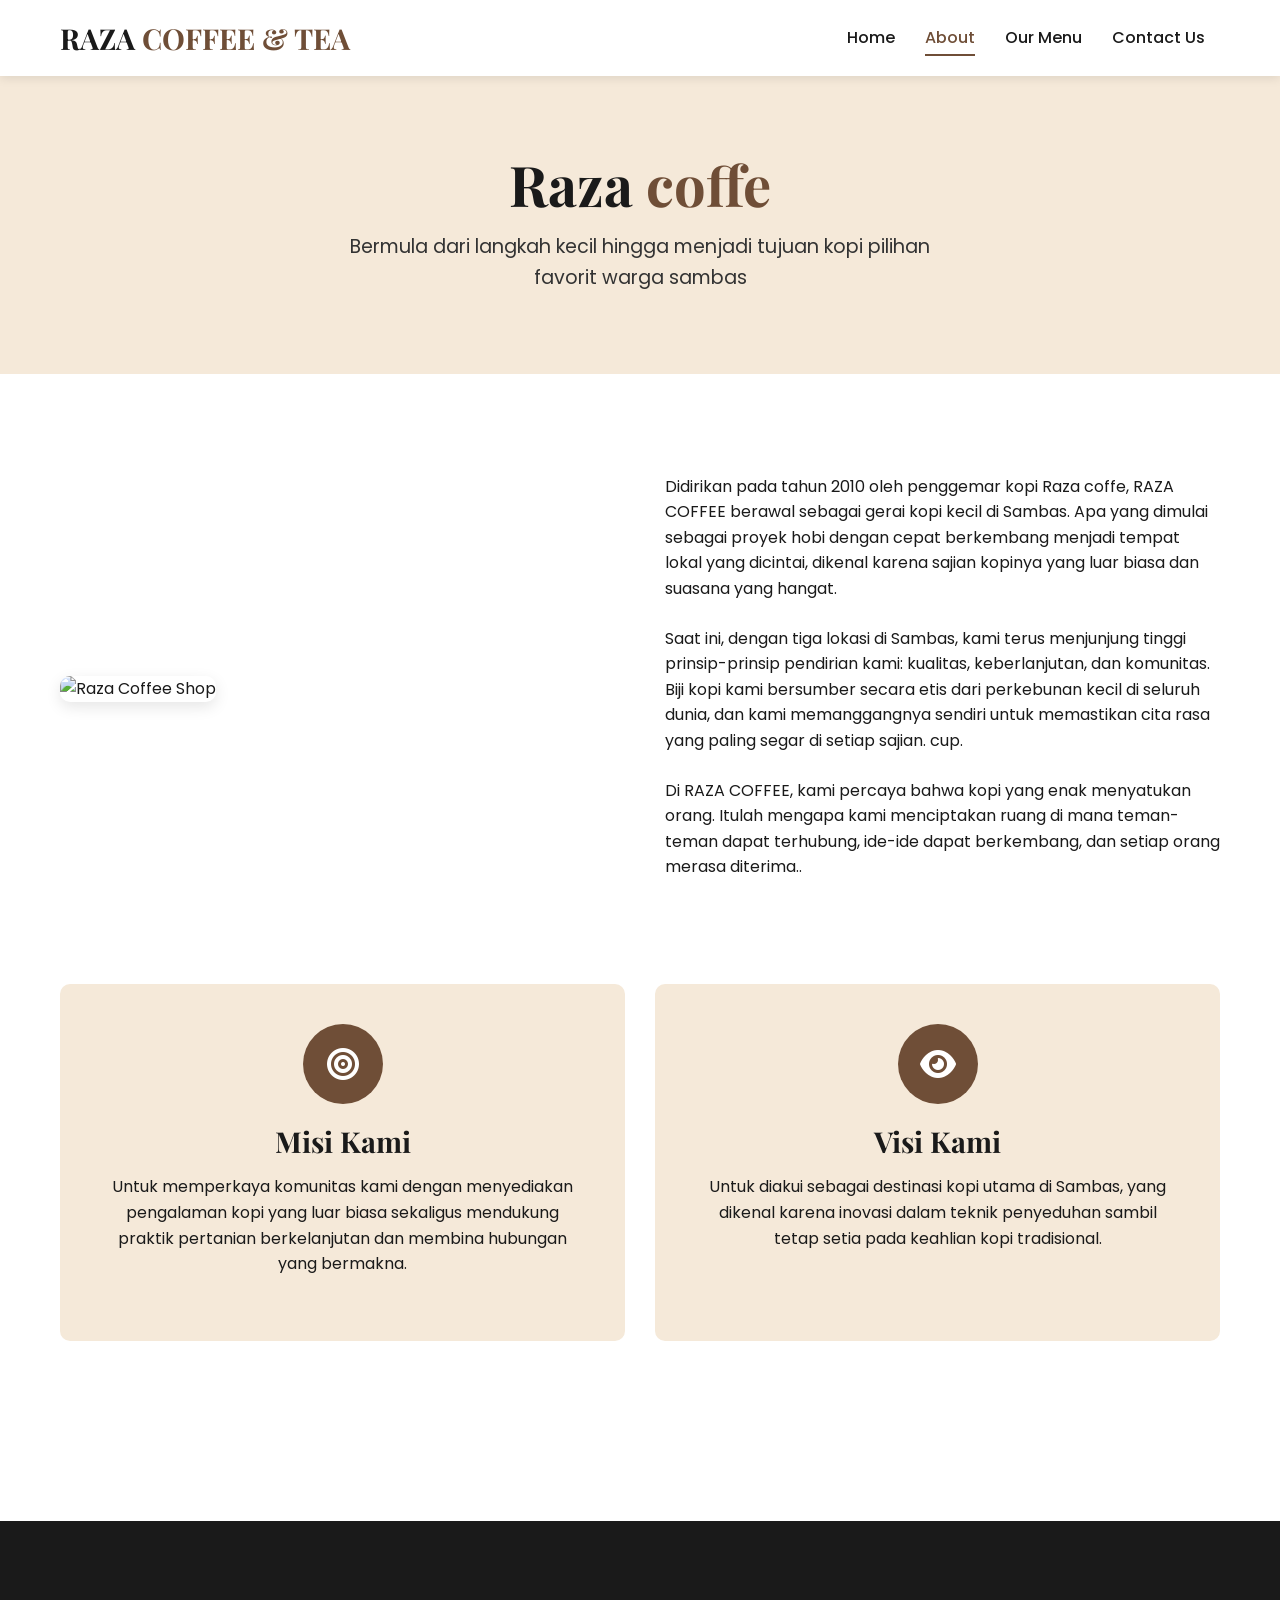
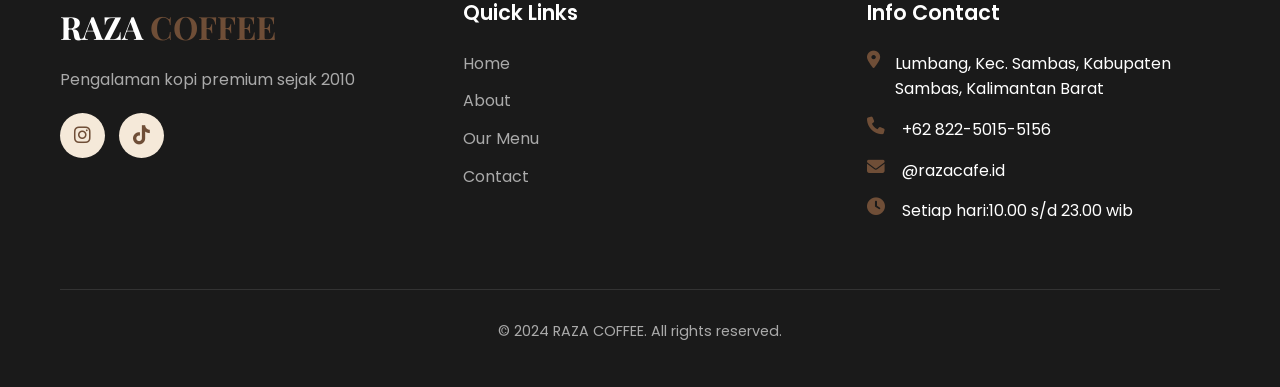
==== commit fca20685: "Add files via upload" ====
--- a/about.html
+++ b/about.html
@@ -9,7 +9,6 @@
     <link href="https://fonts.googleapis.com/css2?family=Poppins:wght@300;400;500;600;700&family=Playfair+Display:wght@700&display=swap" rel="stylesheet">
 </head>
 <body>
-    <!-- Navigation -->
     <nav class="navbar">
         <div class="container">
             <a href="index.html" class="logo">
@@ -30,25 +29,21 @@
                 <span class="hamburger-line"></span>
             </button>
         </div>
-        
-        <!-- Mobile Menu -->
-        <div class="mobile-menu" id="mobileMenu">
-            <a href="index.html" class="mobile-nav-link">Home</a>
-            <a href="about.html" class="mobile-nav-link active">About</a>
-            <a href="menu.html" class="mobile-nav-link">Our Menu</a>
-            <a href="contact.html" class="mobile-nav-link">Contact Us</a>
-        </div>
+          <div class="mobile-menu" id="mobileMenu">
+             <a href="index.html" class="mobile-nav-link">Home</a>
+             <a href="about.html" class="mobile-nav-link active">About</a>
+             <a href="menu.html" class="mobile-nav-link">Our Menu</a>
+             <a href="contact.html" class="mobile-nav-link">Contact Us</a>
+         </div>
     </nav>
 
-    <!-- About Hero -->
     <section class="page-hero">
         <div class="container">
-            <h1 class="page-title fade-in">Tentang <span class="highlight">Kami</span></h1>
+            <h1 class="page-title fade-in">Raza <span class="highlight">coffe</span></h1>
             <p class="page-subtitle">Bermula dari langkah kecil hingga menjadi tujuan kopi pilihan favorit warga sambas</p>
         </div>
     </section>
 
-    <!-- About Content -->
     <section class="about-content">
         <div class="container">
             <div class="about-grid">
@@ -57,9 +52,8 @@
                 </div>
                 
                 <div class="about-text fade-in">
-                    <h2 class="section-title">Our <span class="highlight">Journey</span></h2>
-                    <p>Didirikan pada tahun 2010 oleh penggemar kopi Raza coffe, RAZA COFFEE berawal sebagai gerai kopi kecil di Jakarta Selatan. Apa yang dimulai sebagai proyek hobi dengan cepat berkembang menjadi tempat lokal yang dicintai, dikenal karena sajian kopinya yang luar biasa dan suasana yang hangat.</p>
-                    <p>Saat ini, dengan tiga lokasi di Jakarta, kami terus menjunjung tinggi prinsip-prinsip pendirian kami: kualitas, keberlanjutan, dan komunitas. Biji kopi kami bersumber secara etis dari perkebunan kecil di seluruh dunia, dan kami memanggangnya sendiri untuk memastikan cita rasa yang paling segar di setiap sajian. cup.</p>
+                    <p>Didirikan pada tahun 2010 oleh penggemar kopi Raza coffe, RAZA COFFEE berawal sebagai gerai kopi kecil di Sambas. Apa yang dimulai sebagai proyek hobi dengan cepat berkembang menjadi tempat lokal yang dicintai, dikenal karena sajian kopinya yang luar biasa dan suasana yang hangat.</p>
+                    <p>Saat ini, dengan tiga lokasi di Sambas, kami terus menjunjung tinggi prinsip-prinsip pendirian kami: kualitas, keberlanjutan, dan komunitas. Biji kopi kami bersumber secara etis dari perkebunan kecil di seluruh dunia, dan kami memanggangnya sendiri untuk memastikan cita rasa yang paling segar di setiap sajian. cup.</p>
                     <p>Di RAZA COFFEE, kami percaya bahwa kopi yang enak menyatukan orang. Itulah mengapa kami menciptakan ruang di mana teman-teman dapat terhubung, ide-ide dapat berkembang, dan setiap orang merasa diterima..</p>
                 </div>
             </div>
@@ -84,13 +78,12 @@
         </div>
     </section>
 
-    <!-- Footer -->
     <footer class="footer">
         <div class="container">
             <div class="footer-content">
                 <div class="footer-logo">
                     <span class="logo-text">RAZA <span class="logo-highlight">COFFEE</span></span>
-                    <p>Pengalaman kopi premium sejak 2026</p>
+                    <p>Pengalaman kopi premium sejak 2010</p>
                      <div class="social-contact">
                         <div class="social-icons">
                              <a href="https://www.instagram.com/razacoffeeandtea?utm_source=ig_web_button_share_sheet&igsh=ZDNlZDc0MzIxNw==" target="_blank" class="social-icon"><i class="fab fa-instagram"></i></a>
@@ -117,7 +110,6 @@
                         <li><i class="fas fa-envelope"></i> @razacafe.id</li>
                         <li><i class="fas fa-clock"></i>Setiap hari:10.00 s/d 23.00 wib</li>
                     </ul>
-                    </ul>
                 </div>
             </div>
             
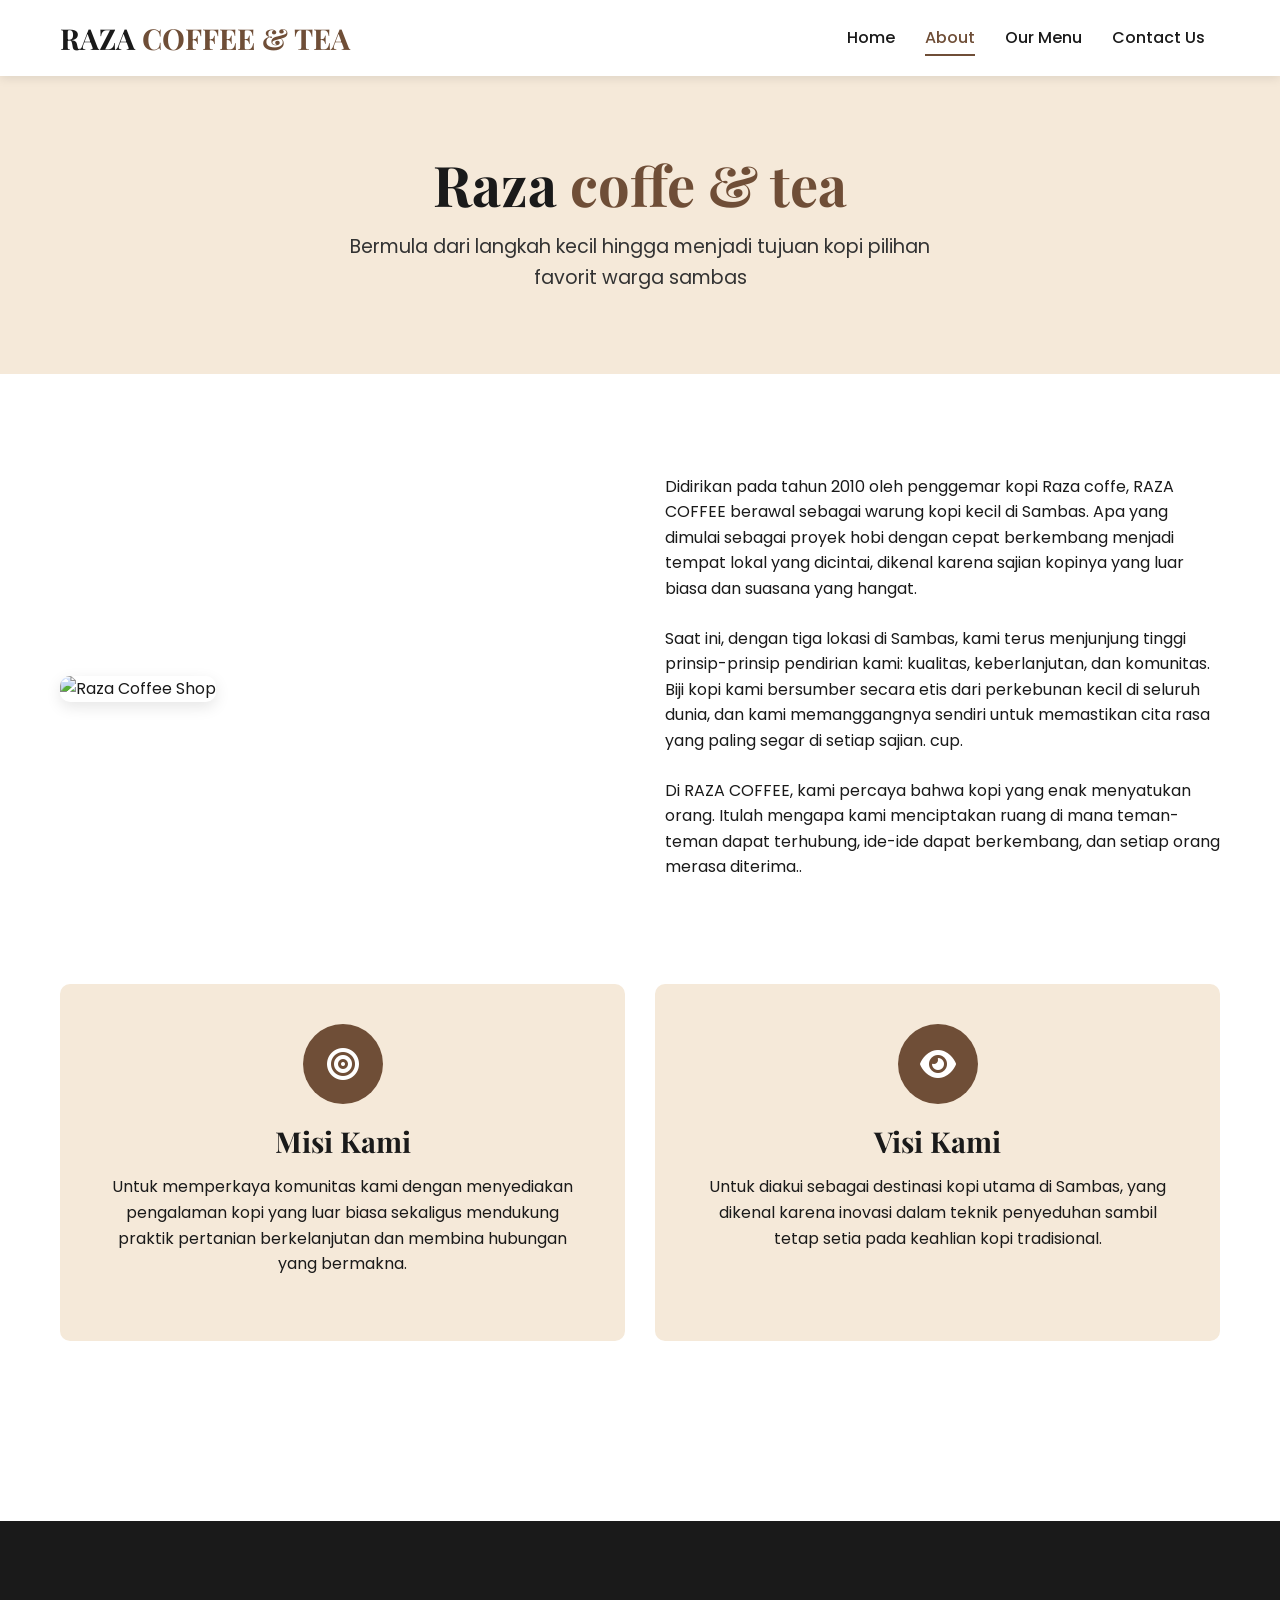
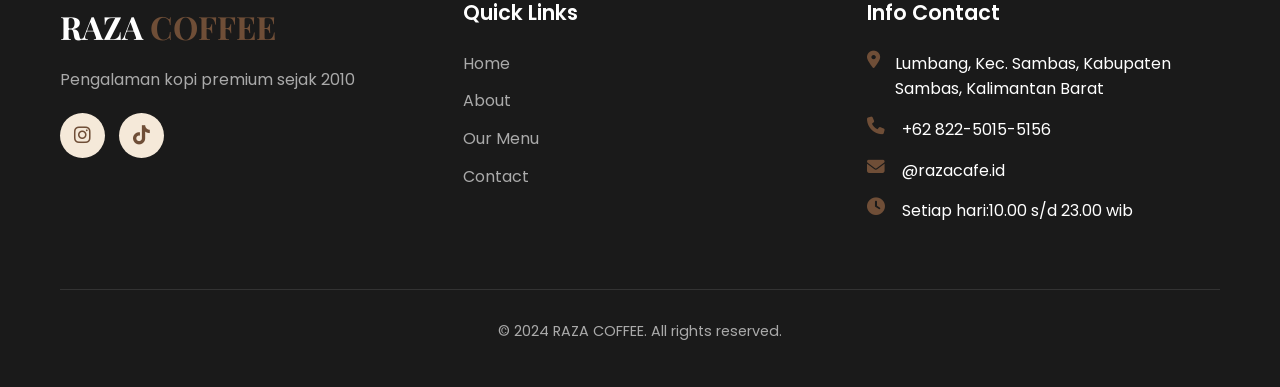
==== commit 8267c9e1: "Add files via upload" ====
--- a/about.html
+++ b/about.html
@@ -39,7 +39,7 @@
 
     <section class="page-hero">
         <div class="container">
-            <h1 class="page-title fade-in">Raza <span class="highlight">coffe</span></h1>
+            <h1 class="page-title fade-in">Raza <span class="highlight">coffe & tea</span></h1>
             <p class="page-subtitle">Bermula dari langkah kecil hingga menjadi tujuan kopi pilihan favorit warga sambas</p>
         </div>
     </section>
@@ -48,11 +48,11 @@
         <div class="container">
             <div class="about-grid">
                 <div class="about-image slide-in-left">
-                    <img src="https://images.unsplash.com/photo-1442512595331-e89e73853f31?ixlib=rb-4.0.3&auto=format&fit=crop&w=800&q=80" alt="Raza Coffee Shop">
+                    <img src="raza.jpg" alt="Raza Coffee Shop">
                 </div>
                 
                 <div class="about-text fade-in">
-                    <p>Didirikan pada tahun 2010 oleh penggemar kopi Raza coffe, RAZA COFFEE berawal sebagai gerai kopi kecil di Sambas. Apa yang dimulai sebagai proyek hobi dengan cepat berkembang menjadi tempat lokal yang dicintai, dikenal karena sajian kopinya yang luar biasa dan suasana yang hangat.</p>
+                    <p>Didirikan pada tahun 2010 oleh penggemar kopi Raza coffe, RAZA COFFEE berawal sebagai warung kopi kecil di Sambas. Apa yang dimulai sebagai proyek hobi dengan cepat berkembang menjadi tempat lokal yang dicintai, dikenal karena sajian kopinya yang luar biasa dan suasana yang hangat.</p>
                     <p>Saat ini, dengan tiga lokasi di Sambas, kami terus menjunjung tinggi prinsip-prinsip pendirian kami: kualitas, keberlanjutan, dan komunitas. Biji kopi kami bersumber secara etis dari perkebunan kecil di seluruh dunia, dan kami memanggangnya sendiri untuk memastikan cita rasa yang paling segar di setiap sajian. cup.</p>
                     <p>Di RAZA COFFEE, kami percaya bahwa kopi yang enak menyatukan orang. Itulah mengapa kami menciptakan ruang di mana teman-teman dapat terhubung, ide-ide dapat berkembang, dan setiap orang merasa diterima..</p>
                 </div>
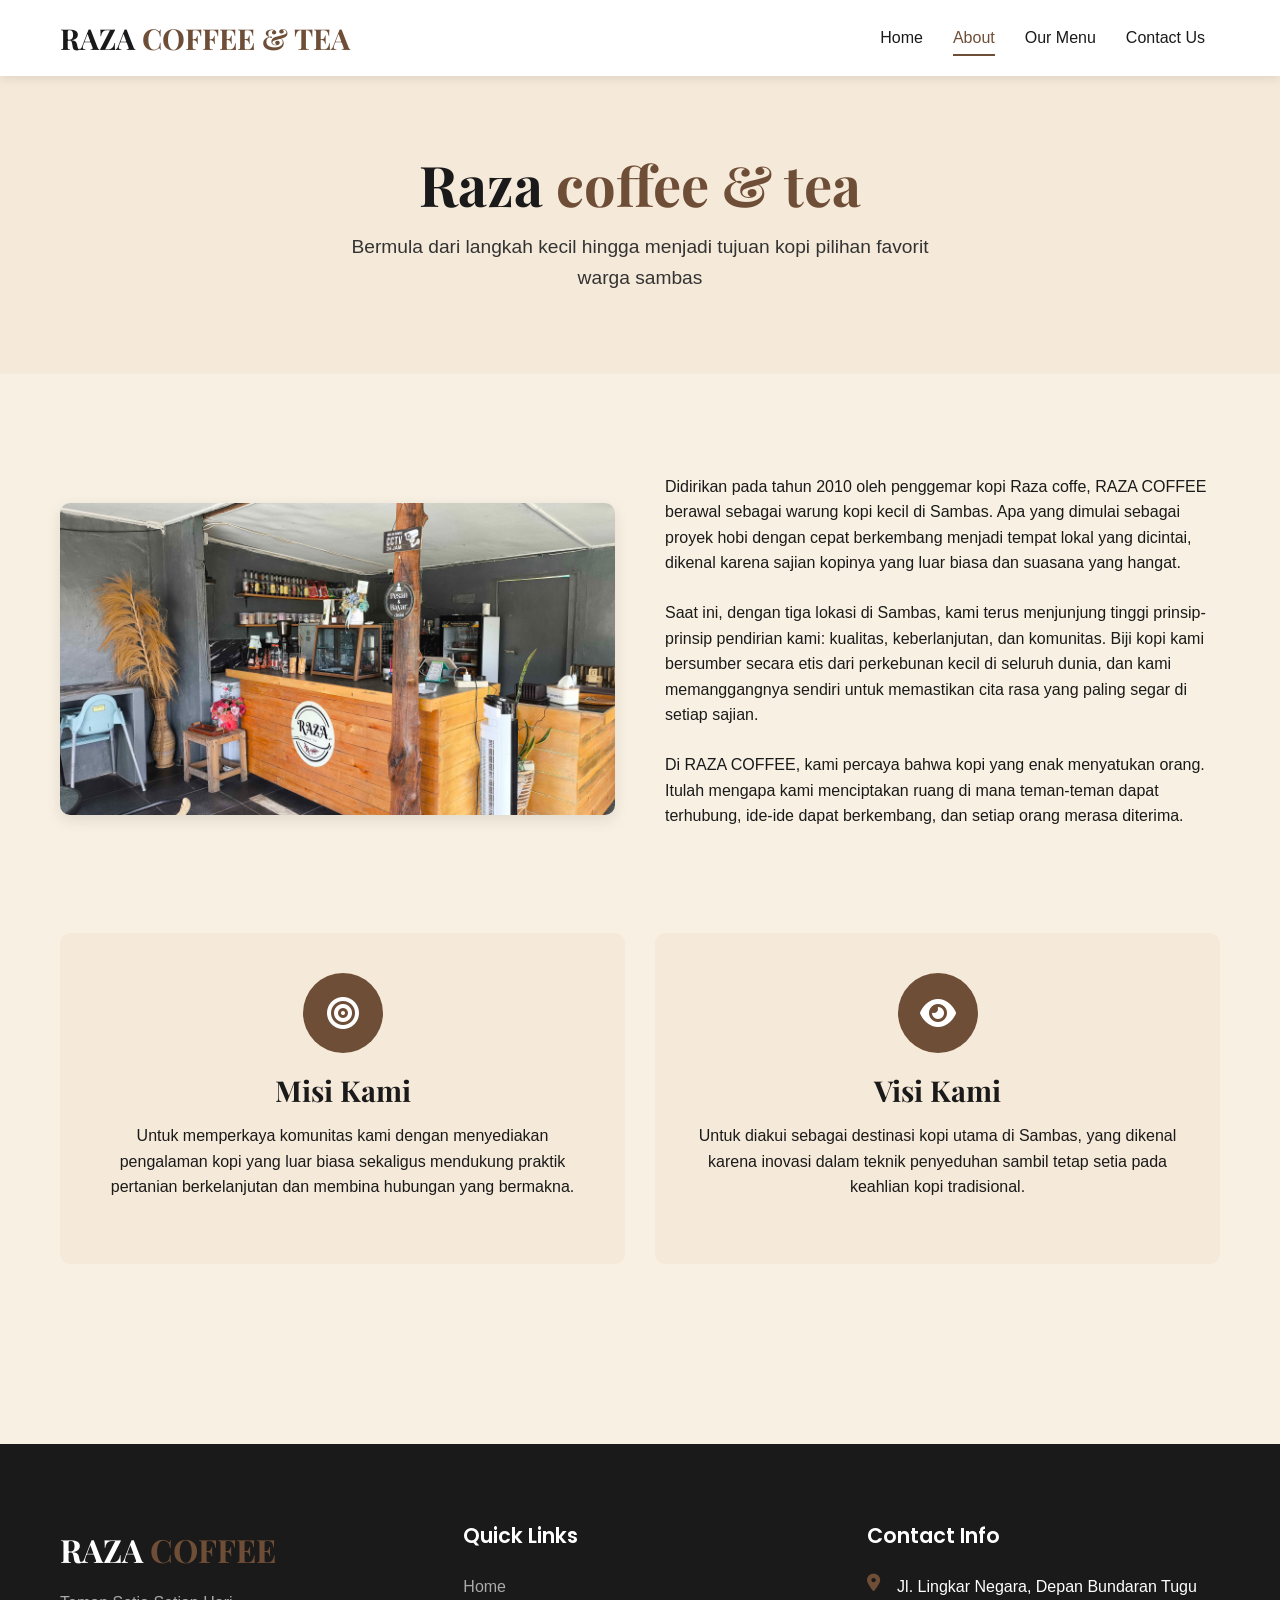
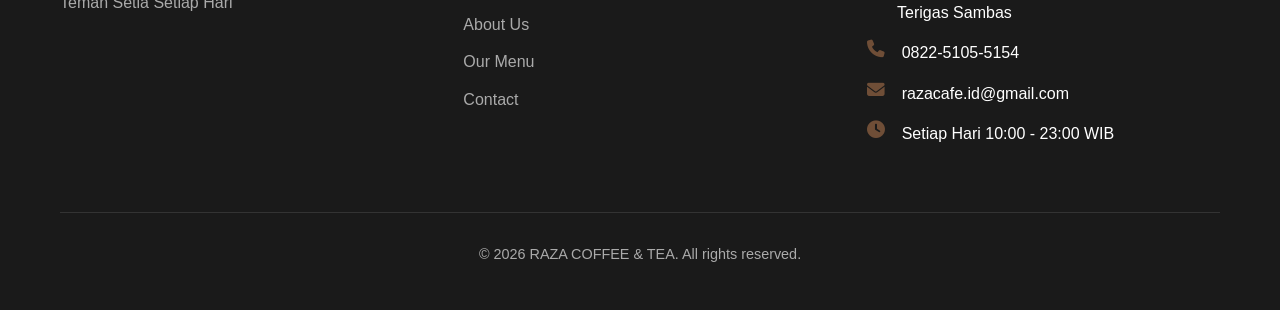
==== commit 80ee7028: "Add files via upload" ====
--- a/about.html
+++ b/about.html
@@ -12,7 +12,7 @@
     <nav class="navbar">
         <div class="container">
             <a href="index.html" class="logo">
-                <span class="logo-text">RAZA <span class="logo-highlight">COFFEE & TEA</span></span>
+               <span class="logo-text">RAZA <span class="logo-highlight">COFFEE & TEA</span></span>
             </a>
             
             <div class="nav-menu">
@@ -39,7 +39,7 @@
 
     <section class="page-hero">
         <div class="container">
-            <h1 class="page-title fade-in">Raza <span class="highlight">coffe & tea</span></h1>
+            <h1 class="page-title fade-in">Raza <span class="highlight">coffee & tea</span></h1>
             <p class="page-subtitle">Bermula dari langkah kecil hingga menjadi tujuan kopi pilihan favorit warga sambas</p>
         </div>
     </section>
@@ -48,13 +48,13 @@
         <div class="container">
             <div class="about-grid">
                 <div class="about-image slide-in-left">
-                    <img src="raza.jpg" alt="Raza Coffee Shop">
+                    <img src="assets/Picture/counter.jpg" alt="Raza Coffee Shop">
                 </div>
                 
                 <div class="about-text fade-in">
                     <p>Didirikan pada tahun 2010 oleh penggemar kopi Raza coffe, RAZA COFFEE berawal sebagai warung kopi kecil di Sambas. Apa yang dimulai sebagai proyek hobi dengan cepat berkembang menjadi tempat lokal yang dicintai, dikenal karena sajian kopinya yang luar biasa dan suasana yang hangat.</p>
-                    <p>Saat ini, dengan tiga lokasi di Sambas, kami terus menjunjung tinggi prinsip-prinsip pendirian kami: kualitas, keberlanjutan, dan komunitas. Biji kopi kami bersumber secara etis dari perkebunan kecil di seluruh dunia, dan kami memanggangnya sendiri untuk memastikan cita rasa yang paling segar di setiap sajian. cup.</p>
-                    <p>Di RAZA COFFEE, kami percaya bahwa kopi yang enak menyatukan orang. Itulah mengapa kami menciptakan ruang di mana teman-teman dapat terhubung, ide-ide dapat berkembang, dan setiap orang merasa diterima..</p>
+                    <p>Saat ini, dengan tiga lokasi di Sambas, kami terus menjunjung tinggi prinsip-prinsip pendirian kami: kualitas, keberlanjutan, dan komunitas. Biji kopi kami bersumber secara etis dari perkebunan kecil di seluruh dunia, dan kami memanggangnya sendiri untuk memastikan cita rasa yang paling segar di setiap sajian.</p>
+                    <p>Di RAZA COFFEE, kami percaya bahwa kopi yang enak menyatukan orang. Itulah mengapa kami menciptakan ruang di mana teman-teman dapat terhubung, ide-ide dapat berkembang, dan setiap orang merasa diterima.</p>
                 </div>
             </div>
             
@@ -83,38 +83,32 @@
             <div class="footer-content">
                 <div class="footer-logo">
                     <span class="logo-text">RAZA <span class="logo-highlight">COFFEE</span></span>
-                    <p>Pengalaman kopi premium sejak 2010</p>
-                     <div class="social-contact">
-                        <div class="social-icons">
-                             <a href="https://www.instagram.com/razacoffeeandtea?utm_source=ig_web_button_share_sheet&igsh=ZDNlZDc0MzIxNw==" target="_blank" class="social-icon"><i class="fab fa-instagram"></i></a>
-                            <a href="https://www.tiktok.com/@razacoffeandtea?is_from_webapp=1&sender_device=pc" target="_blank" class="social-icon"><i class="fab fa-tiktok"></i></a>
-                        </div>
-                    </div>
+                    <p>Teman Setia Setiap Hari</p>
                 </div>
                 
                 <div class="footer-links">
                     <h3>Quick Links</h3>
                     <ul>
                         <li><a href="index.html">Home</a></li>
-                        <li><a href="about.html">About </a></li>
+                        <li><a href="about.html">About Us</a></li>
                         <li><a href="menu.html">Our Menu</a></li>
                         <li><a href="contact.html">Contact</a></li>
                     </ul>
                 </div>
                 
                 <div class="footer-contact">
-                    <h3>Info Contact</h3>
+                    <h3>Contact Info</h3>
                     <ul>
-                        <li><i class="fas fa-map-marker-alt"></i>Lumbang, Kec. Sambas, Kabupaten Sambas, Kalimantan Barat</li>
-                        <li><i class="fas fa-phone"></i>+62 822-5015-5156</li>
-                        <li><i class="fas fa-envelope"></i> @razacafe.id</li>
-                        <li><i class="fas fa-clock"></i>Setiap hari:10.00 s/d 23.00 wib</li>
+                        <li><i class="fas fa-map-marker-alt"></i> Jl. Lingkar Negara, Depan Bundaran Tugu Terigas Sambas</li>
+                        <li><i class="fas fa-phone"></i> 0822-5105-5154</li>
+                        <li><i class="fas fa-envelope"></i> razacafe.id@gmail.com</li>
+                        <li><i class="fas fa-clock"></i> Setiap Hari 10:00 - 23:00 WIB</li>
                     </ul>
                 </div>
             </div>
             
             <div class="footer-bottom">
-                <p>&copy; 2024 RAZA COFFEE. All rights reserved.</p>
+                <p>&copy; 2026 RAZA COFFEE & TEA. All rights reserved.</p>
             </div>
         </div>
     </footer>
--- a/style.css
+++ b/style.css
@@ -176,10 +176,6 @@
 .btn-order:hover {
     background-color: var(--primary-brown);
     transform: translateY(-2px);
-}
-
-.text-center {
-    text-align: center;
 }
 
 /* Navigation */
@@ -311,23 +307,6 @@
     color: var(--primary-brown);
 }
 
-.mobile-btn-order {
-    display: block;
-    margin-top: 20px;
-    padding: 12px 20px;
-    background-color: var(--black);
-    color: var(--white);
-    text-decoration: none;
-    border-radius: 25px;
-    text-align: center;
-    font-weight: 600;
-    transition: var(--transition);
-}
-
-.mobile-btn-order:hover {
-    background-color: var(--primary-brown);
-}
-
 /* Hero Section */
 .hero {
     padding: 150px 0 100px;
@@ -507,75 +486,6 @@
     font-size: 1.5rem;
 }
 
-/* Popular Items */
-.popular-items {
-    padding: 100px 0;
-    background-color: var(--gray);
-}
-
-.items-grid {
-    display: grid;
-    grid-template-columns: repeat(3, 1fr);
-    gap: 30px;
-    margin-bottom: 50px;
-}
-
-.item-card {
-    background-color: var(--white);
-    border-radius: 10px;
-    overflow: hidden;
-    box-shadow: var(--shadow);
-    transition: var(--transition);
-    opacity: 0;
-    animation: slideInUp 0.8s ease forwards;
-}
-
-.item-card:nth-child(1) { animation-delay: 0.1s; }
-.item-card:nth-child(2) { animation-delay: 0.2s; }
-.item-card:nth-child(3) { animation-delay: 0.3s; }
-
-.item-card:hover {
-    transform: translateY(-10px);
-    box-shadow: 0 15px 30px rgba(0, 0, 0, 0.15);
-}
-
-.item-image {
-    height: 200px;
-    overflow: hidden;
-}
-
-.item-image img {
-    width: 100%;
-    height: 100%;
-    object-fit: cover;
-    transition: var(--transition);
-}
-
-.item-card:hover .item-image img {
-    transform: scale(1.1);
-}
-
-.item-content {
-    padding: 20px;
-}
-
-.item-content h3 {
-    margin-bottom: 10px;
-    font-size: 1.5rem;
-}
-
-.item-content p {
-    color: var(--dark-gray);
-    font-size: 0.95rem;
-    margin-bottom: 15px;
-}
-
-.item-price {
-    font-weight: 700;
-    color: var(--primary-brown);
-    font-size: 1.2rem;
-}
-
 /* About Page */
 .about-content {
     padding: 100px 0;
@@ -634,44 +544,6 @@
     justify-content: center;
     margin: 0 auto 20px;
     font-size: 2rem;
-}
-
-.values {
-    margin-top: 80px;
-}
-
-.values-grid {
-    display: grid;
-    grid-template-columns: repeat(4, 1fr);
-    gap: 30px;
-    margin-top: 50px;
-}
-
-.value-item {
-    text-align: center;
-    padding: 30px 20px;
-    background-color: var(--white);
-    border-radius: 10px;
-    box-shadow: var(--shadow);
-    transition: var(--transition);
-}
-
-.value-item:hover {
-    transform: translateY(-10px);
-    box-shadow: 0 15px 30px rgba(0, 0, 0, 0.1);
-}
-
-.value-number {
-    font-size: 3rem;
-    font-weight: 700;
-    color: var(--cream);
-    -webkit-text-stroke: 2px var(--primary-brown);
-    margin-bottom: 15px;
-}
-
-.value-item h3 {
-    margin-bottom: 15px;
-    font-size: 1.3rem;
 }
 
 /* Menu Categories */
@@ -803,22 +675,6 @@
 .highlight-card:hover {
     transform: translateY(-10px);
     box-shadow: 0 15px 30px rgba(0, 0, 0, 0.15);
-}
-
-.highlight-image {
-    height: 200px;
-    overflow: hidden;
-}
-
-.highlight-image img {
-    width: 100%;
-    height: 100%;
-    object-fit: cover;
-    transition: var(--transition);
-}
-
-.highlight-card:hover .highlight-image img {
-    transform: scale(1.1);
 }
 
 .highlight-content {
@@ -956,16 +812,6 @@
     font-weight: 700;
     color: var(--primary-brown);
     font-size: 1.2rem;
-}
-
-.item-badge {
-    background-color: var(--cream);
-    color: var(--primary-brown);
-    padding: 5px 15px;
-    border-radius: 20px;
-    font-size: 0.8rem;
-    font-weight: 600;
-    margin-left: 15px;
 }
 
 /* Contact Page */
@@ -1167,67 +1013,6 @@
     color: var(--black);
 }
 
-/* FAQ Section */
-.faq-section {
-    padding: 100px 0;
-    background-color: var(--gray);
-}
-
-.faq-container {
-    max-width: 800px;
-    margin: 50px auto 0;
-}
-
-.faq-item {
-    background-color: var(--white);
-    margin-bottom: 15px;
-    border-radius: 10px;
-    overflow: hidden;
-    box-shadow: var(--shadow);
-}
-
-.faq-question {
-    padding: 20px 25px;
-    display: flex;
-    justify-content: space-between;
-    align-items: center;
-    cursor: pointer;
-    transition: var(--transition);
-}
-
-.faq-question:hover {
-    background-color: var(--cream);
-}
-
-.faq-question h3 {
-    margin: 0;
-    font-size: 1.2rem;
-    font-family: 'Poppins', sans-serif;
-    font-weight: 600;
-}
-
-.faq-toggle {
-    color: var(--primary-brown);
-    font-size: 1.2rem;
-    transition: var(--transition);
-}
-
-.faq-item.active .faq-toggle {
-    transform: rotate(180deg);
-}
-
-.faq-answer {
-    padding: 0 25px;
-    max-height: 0;
-    overflow: hidden;
-    transition: var(--transition);
-}
-
-.faq-item.active .faq-answer {
-    padding: 0 25px 20px;
-    max-height: 500px;
-}
-
 /* Footer */
 .footer {
     background-color: var(--black);
@@ -1421,4 +1206,131 @@
     .contact-form-container {
         padding: 30px 20px;
     }
-}+}
+
+
+* { margin:0; padding:0; box-sizing:border-box; }
+    body { font-family: Arial, sans-serif; background: #f8f1e3; }
+
+.slider-container {
+      width: 50%;                
+      max-width: 600px;         
+      margin: 40px auto;
+      position: relative;
+      overflow: hidden;
+      border-radius: 20px;
+      box-shadow: 0 15px 40px rgba(0,0,0,0.25);
+    }
+
+    .slides {
+      display: flex;
+      transition: transform 0.2s ease-in-out;
+    }
+
+    .slide {
+      min-width: 100%;
+      position: relative;
+    }
+
+    .slide img {
+      width: 100%;
+      height: auto;
+      display: block;
+    }
+
+    .slide-content {
+      position: absolute;
+      bottom: 0;
+      left: 0;
+      right: 0;
+      background: linear-gradient(transparent, rgba(0,0,0,0.85));
+      color: white;
+      padding: 50px 30px 40px;
+      text-align: center;
+    }
+
+    .slide h2 { font-size: 2.8rem; margin-bottom: 8px; }
+    .slide p { font-size: 1.3rem; margin-bottom: 20px; opacity: 0.95; }
+
+    .btn {
+      background: #d97757;
+      color: white;
+      padding: 14px 35px;
+      border: none;
+      border-radius: 50px;
+      font-size: 1.15rem;
+      cursor: pointer;
+    }
+
+    /* Navigation */
+    .prev, .next {
+      position: absolute;
+      top: 50%;
+      transform: translateY(-50%);
+      background: rgba(0,0,0,0.6);
+      color: white;
+      border: none;
+      width: 55px;
+      height: 55px;
+      font-size: 2.2rem;
+      cursor: pointer;
+      z-index: 10;
+      border-radius: 50%;
+    }
+    .prev { left: 20px; }
+    .next { right: 20px; }
+
+    .dots {
+      position: absolute;
+      bottom: 25px;
+      left: 50%;
+      transform: translateX(-50%);
+      display: flex;
+      gap: 14px;
+    }
+    .dot {
+      width: 15px;
+      height: 15px;
+      background: rgba(255,255,255,0.7);
+      border-radius: 50%;
+      cursor: pointer;
+    }
+    .dot.active { background: #d97757; }
+
+    @media (max-width: 768px) {
+      .slider-container {
+        width: 95%;              /* even wider on phones */
+      }
+      
+      .slide h2 { font-size: 1.9rem; }     /* smaller text so it fits nicely */
+      .slide p { font-size: 1.05rem; }
+      
+      .btn {
+        padding: 12px 28px;
+        font-size: 1rem;
+      }
+      
+      .prev, .next {
+        width: 45px;
+        height: 45px;
+        font-size: 1.8rem;
+      }
+      
+      .prev { 
+        left: 12px; 
+        right: auto;
+      }
+      .next { 
+        right: 12px;
+        left: auto;
+      }
+      
+      .dots {
+        bottom: 18px;
+        gap: 10px;
+      }
+      .dot {
+        width: 12px;
+        height: 12px;
+      }
+    }
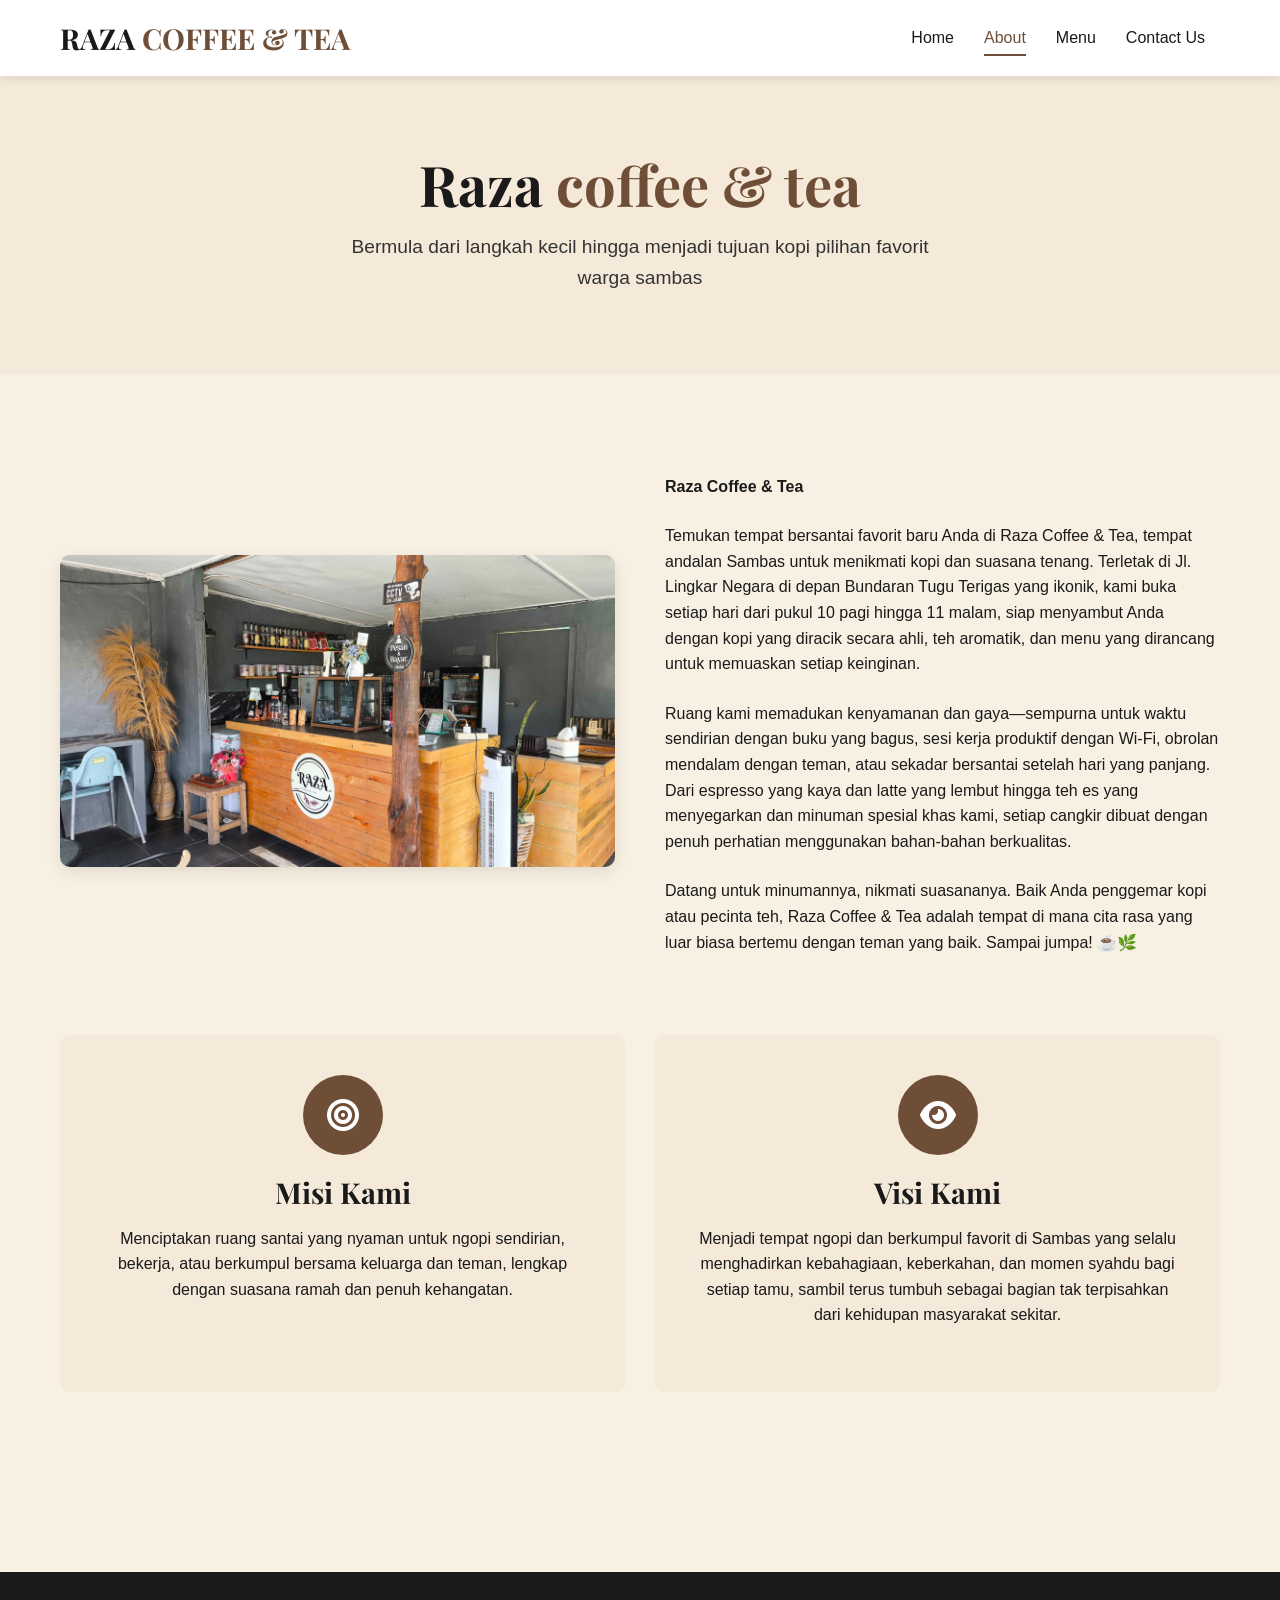
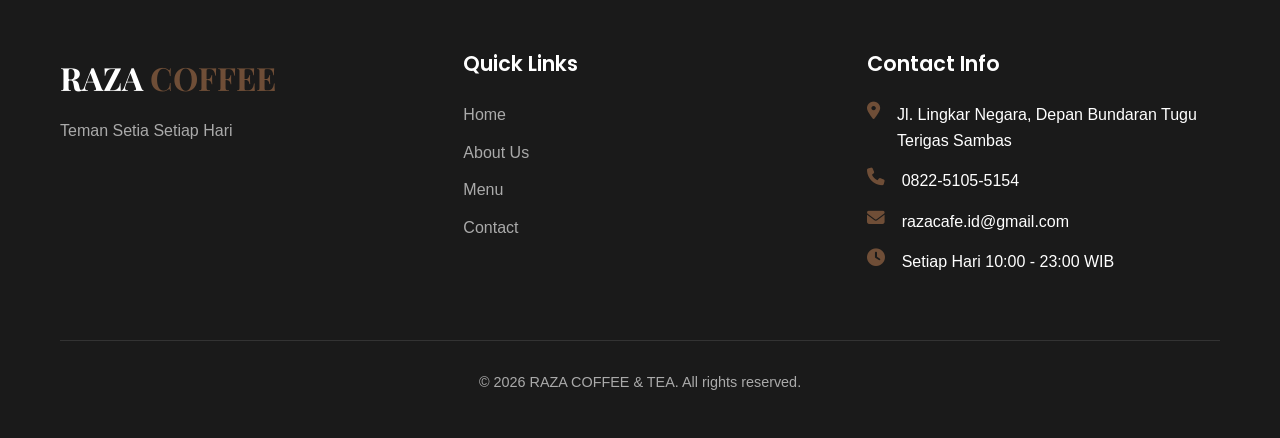
==== commit e0345a19: "Add files via upload" ====
--- a/about.html
+++ b/about.html
@@ -18,7 +18,7 @@
             <div class="nav-menu">
                 <a href="index.html" class="nav-link">Home</a>
                 <a href="about.html" class="nav-link active">About</a>
-                <a href="menu.html" class="nav-link">Our Menu</a>
+                <a href="menu.html" class="nav-link">Menu</a>
                 <a href="contact.html" class="nav-link">Contact Us</a>
                 
             </div>
@@ -32,7 +32,7 @@
           <div class="mobile-menu" id="mobileMenu">
              <a href="index.html" class="mobile-nav-link">Home</a>
              <a href="about.html" class="mobile-nav-link active">About</a>
-             <a href="menu.html" class="mobile-nav-link">Our Menu</a>
+             <a href="menu.html" class="mobile-nav-link">Menu</a>
              <a href="contact.html" class="mobile-nav-link">Contact Us</a>
          </div>
     </nav>
@@ -52,9 +52,12 @@
                 </div>
                 
                 <div class="about-text fade-in">
-                    <p>Didirikan pada tahun 2010 oleh penggemar kopi Raza coffe, RAZA COFFEE berawal sebagai warung kopi kecil di Sambas. Apa yang dimulai sebagai proyek hobi dengan cepat berkembang menjadi tempat lokal yang dicintai, dikenal karena sajian kopinya yang luar biasa dan suasana yang hangat.</p>
-                    <p>Saat ini, dengan tiga lokasi di Sambas, kami terus menjunjung tinggi prinsip-prinsip pendirian kami: kualitas, keberlanjutan, dan komunitas. Biji kopi kami bersumber secara etis dari perkebunan kecil di seluruh dunia, dan kami memanggangnya sendiri untuk memastikan cita rasa yang paling segar di setiap sajian.</p>
-                    <p>Di RAZA COFFEE, kami percaya bahwa kopi yang enak menyatukan orang. Itulah mengapa kami menciptakan ruang di mana teman-teman dapat terhubung, ide-ide dapat berkembang, dan setiap orang merasa diterima.</p>
+                        <p><strong>Raza Coffee & Tea</strong></p>
+                        <p>Temukan tempat bersantai favorit baru Anda di Raza Coffee & Tea, tempat andalan Sambas untuk menikmati kopi dan suasana tenang. Terletak di Jl. Lingkar Negara di depan Bundaran Tugu Terigas yang ikonik, kami buka setiap hari dari pukul 10 pagi hingga 11 malam, siap menyambut Anda dengan kopi yang diracik secara ahli, teh aromatik, dan menu yang dirancang untuk memuaskan setiap keinginan.</p>
+
+                        <p>Ruang kami memadukan kenyamanan dan gaya—sempurna untuk waktu sendirian dengan buku yang bagus, sesi kerja produktif dengan Wi-Fi, obrolan mendalam dengan teman, atau sekadar bersantai setelah hari yang panjang. Dari espresso yang kaya dan latte yang lembut hingga teh es yang menyegarkan dan minuman spesial khas kami, setiap cangkir dibuat dengan penuh perhatian menggunakan bahan-bahan berkualitas.</p>
+                        Datang untuk minumannya, nikmati suasananya. Baik Anda penggemar kopi atau pecinta teh, Raza Coffee & Tea adalah tempat di mana cita rasa yang luar biasa bertemu dengan teman yang baik.
+                        Sampai jumpa! ☕🌿
                 </div>
             </div>
             
@@ -64,7 +67,7 @@
                         <i class="fas fa-bullseye"></i>
                     </div>
                     <h3>Misi Kami</h3>
-                    <p>Untuk memperkaya komunitas kami dengan menyediakan pengalaman kopi yang luar biasa sekaligus mendukung praktik pertanian berkelanjutan dan membina hubungan yang bermakna.</p>
+                    <p>Menciptakan ruang santai yang nyaman untuk ngopi sendirian, bekerja, atau berkumpul bersama keluarga dan teman, lengkap dengan suasana ramah dan penuh kehangatan.</p>
                 </div>
                 
                 <div class="vision-card">
@@ -72,7 +75,7 @@
                         <i class="fas fa-eye"></i>
                     </div>
                     <h3>Visi Kami</h3>
-                    <p>Untuk diakui sebagai destinasi kopi utama di Sambas, yang dikenal karena inovasi dalam teknik penyeduhan sambil tetap setia pada keahlian kopi tradisional.</p>
+                    <p>Menjadi tempat ngopi dan berkumpul favorit di Sambas yang selalu menghadirkan kebahagiaan, keberkahan, dan momen syahdu bagi setiap tamu, sambil terus tumbuh sebagai bagian tak terpisahkan dari kehidupan masyarakat sekitar.</p>
                 </div>
             </div>
         </div>
@@ -91,7 +94,7 @@
                     <ul>
                         <li><a href="index.html">Home</a></li>
                         <li><a href="about.html">About Us</a></li>
-                        <li><a href="menu.html">Our Menu</a></li>
+                        <li><a href="menu.html">Menu</a></li>
                         <li><a href="contact.html">Contact</a></li>
                     </ul>
                 </div>
